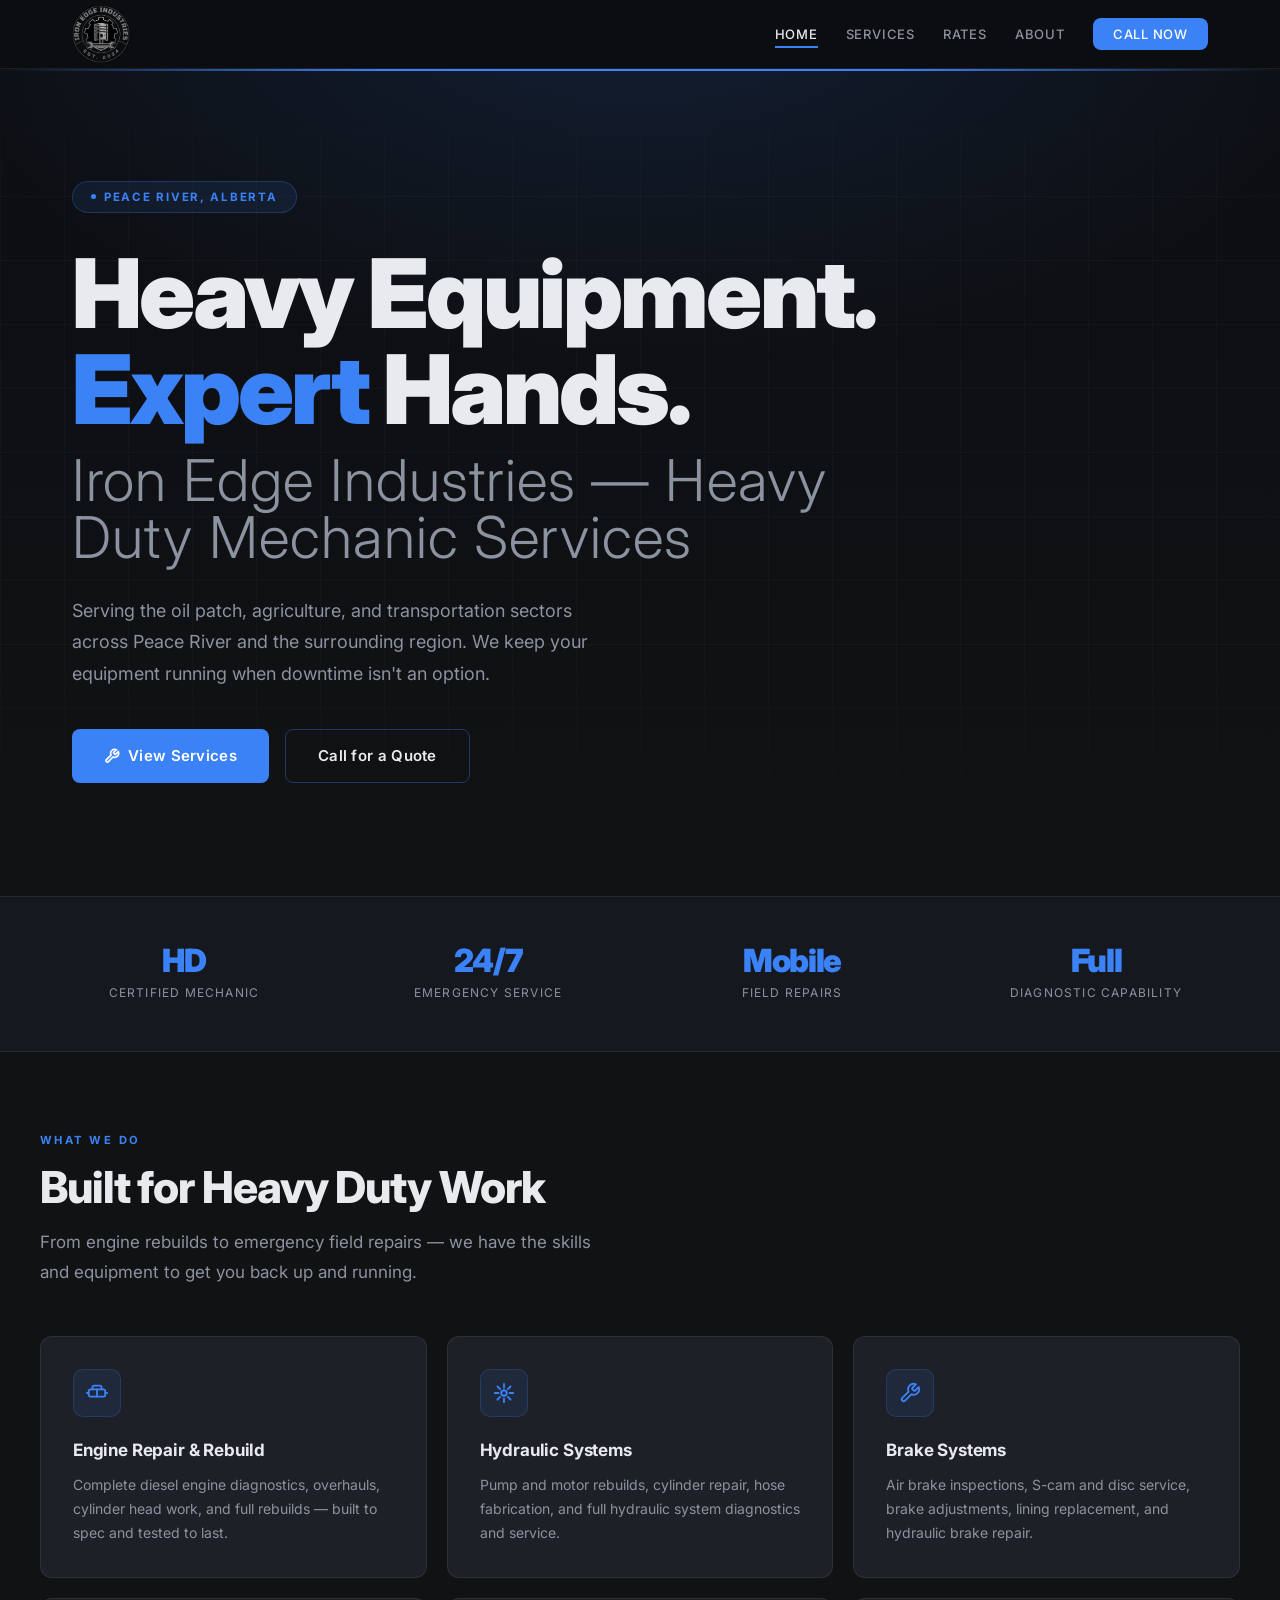
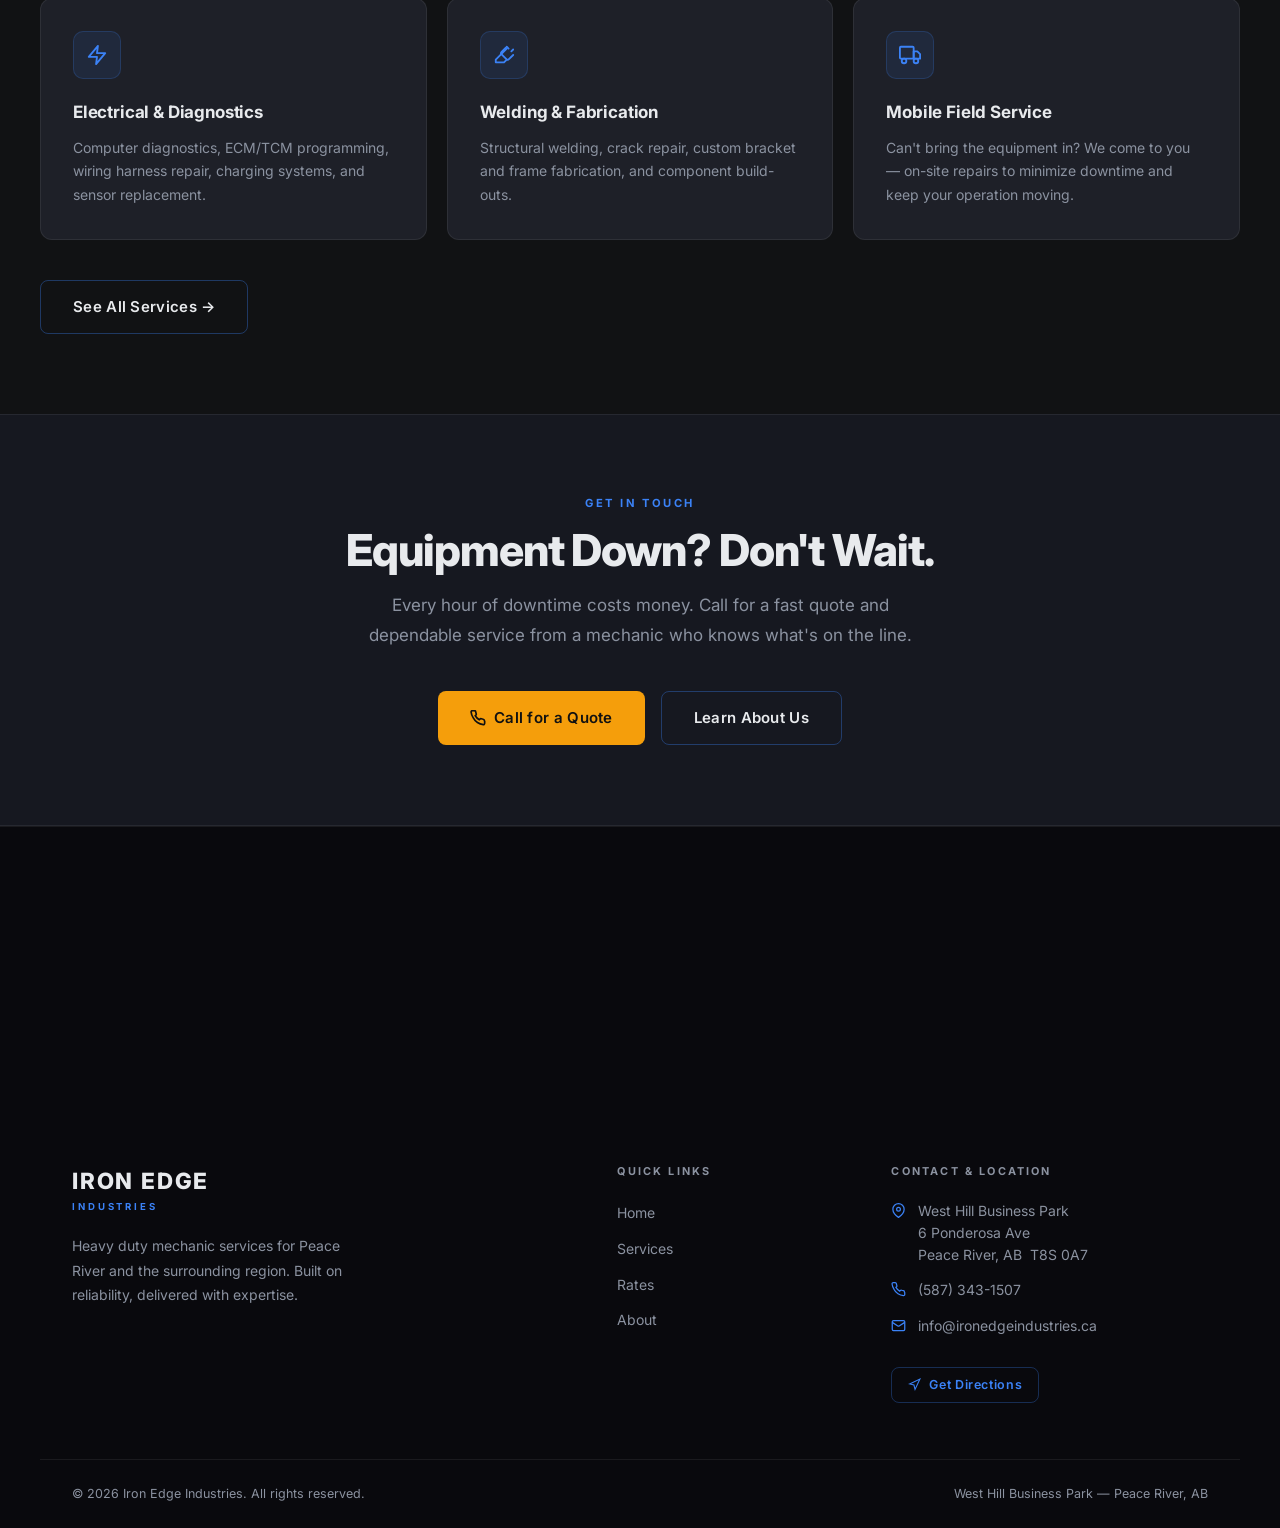
==== index.html @ cfa5812f "first commit" ====
<!DOCTYPE html>
<html lang="en">
<head>
  <meta charset="UTF-8">
  <meta name="viewport" content="width=device-width, initial-scale=1.0">
  <title>Iron Edge Industries — Heavy Duty Mechanic | Peace River, AB</title>
  <meta name="description" content="Iron Edge Industries provides expert heavy duty mechanic services in Peace River, Alberta. Engine rebuilds, hydraulics, welding, brake systems, and mobile field service.">
  <link rel="stylesheet" href="css/style.css">
  <link rel="icon" type="image/png" href="images/logo/iron-edge-logo-v2.png">
</head>
<body>

  <nav>
    <div class="nav-inner">
      <a href="index.html" class="nav-logo">
        <span class="logo-name"><img src="images/logo/iron-edge-logo-v2.png" alt="Iron Edge Industries"></span>
      </a>
      <ul class="nav-links">
        <li><a href="index.html">Home</a></li>
        <li><a href="services.html">Services</a></li>
        <li><a href="rates.html">Rates</a></li>
        <li><a href="about.html">About</a></li>
        <li><a href="tel:+15873431507" class="nav-cta">Call Now</a></li>
      </ul>
      <button class="hamburger" id="hamburger" aria-label="Toggle menu">
        <span></span><span></span><span></span>
      </button>
    </div>
    <div class="mobile-menu" id="mobile-menu">
      <a href="index.html">Home</a>
      <a href="services.html">Services</a>
      <a href="rates.html">Rates</a>
      <a href="about.html">About</a>
      <a href="tel:+15873431507">Call Now</a>
    </div>
  </nav>

  <main>

    <!-- HERO -->
    <div class="hero">
      <div class="hero-bg"></div>
      <div class="hero-grid"></div>
      <div class="hero-accent-line"></div>
      <div class="hero-content">
        <div class="hero-badge">Peace River, Alberta</div>
        <h1>
          Heavy Equipment.<br>
          <span class="accent">Expert</span> Hands.
          <span class="line2">Iron Edge Industries — Heavy Duty Mechanic Services</span>
        </h1>
        <p class="hero-desc">
          Serving the oil patch, agriculture, and transportation sectors across Peace River and the surrounding region. We keep your equipment running when downtime isn't an option.
        </p>
        <div class="hero-actions">
          <a href="services.html" class="btn btn-primary">
            <svg width="16" height="16" viewBox="0 0 24 24" fill="none" stroke="currentColor" stroke-width="2.5"><path d="M14.7 6.3a1 1 0 0 0 0 1.4l1.6 1.6a1 1 0 0 0 1.4 0l3.77-3.77a6 6 0 0 1-7.94 7.94l-6.91 6.91a2.12 2.12 0 0 1-3-3l6.91-6.91a6 6 0 0 1 7.94-7.94l-3.76 3.76z"/></svg>
            View Services
          </a>
          <a href="tel:+15873431507" class="btn btn-outline">Call for a Quote</a>
        </div>
      </div>
    </div>

    <!-- STAT BAR -->
    <div class="stat-bar">
      <div class="stat-grid">
        <div class="stat-item">
          <div class="stat-number">HD</div>
          <div class="stat-label">Certified Mechanic</div>
        </div>
        <div class="stat-item">
          <div class="stat-number">24/7</div>
          <div class="stat-label">Emergency Service</div>
        </div>
        <div class="stat-item">
          <div class="stat-number">Mobile</div>
          <div class="stat-label">Field Repairs</div>
        </div>
        <div class="stat-item">
          <div class="stat-number">Full</div>
          <div class="stat-label">Diagnostic Capability</div>
        </div>
      </div>
    </div>

    <!-- SERVICES PREVIEW -->
    <section>
      <div class="container">
        <span class="label">What We Do</span>
        <h2 class="section-title">Built for Heavy Duty Work</h2>
        <p class="section-desc">From engine rebuilds to emergency field repairs — we have the skills and equipment to get you back up and running.</p>

        <div class="services-grid">

          <div class="service-card">
            <div class="service-icon">
              <svg viewBox="0 0 24 24" fill="none" stroke="currentColor" stroke-width="2" stroke-linecap="round" stroke-linejoin="round">
                <rect x="3" y="8" width="18" height="8" rx="2"/><path d="M7 8V6a2 2 0 0 1 2-2h6a2 2 0 0 1 2 2v2"/><line x1="12" y1="8" x2="12" y2="16"/><line x1="3" y1="12" x2="1" y2="12"/><line x1="23" y1="12" x2="21" y2="12"/>
              </svg>
            </div>
            <h3>Engine Repair &amp; Rebuild</h3>
            <p>Complete diesel engine diagnostics, overhauls, cylinder head work, and full rebuilds — built to spec and tested to last.</p>
          </div>

          <div class="service-card">
            <div class="service-icon">
              <svg viewBox="0 0 24 24" fill="none" stroke="currentColor" stroke-width="2" stroke-linecap="round" stroke-linejoin="round">
                <circle cx="12" cy="12" r="3"/><path d="M12 2v4m0 12v4M4.93 4.93l2.83 2.83m8.48 8.48 2.83 2.83M2 12h4m12 0h4M4.93 19.07l2.83-2.83m8.48-8.48 2.83-2.83"/>
              </svg>
            </div>
            <h3>Hydraulic Systems</h3>
            <p>Pump and motor rebuilds, cylinder repair, hose fabrication, and full hydraulic system diagnostics and service.</p>
          </div>

          <div class="service-card">
            <div class="service-icon">
              <svg viewBox="0 0 24 24" fill="none" stroke="currentColor" stroke-width="2" stroke-linecap="round" stroke-linejoin="round">
                <path d="M14.7 6.3a1 1 0 0 0 0 1.4l1.6 1.6a1 1 0 0 0 1.4 0l3.77-3.77a6 6 0 0 1-7.94 7.94l-6.91 6.91a2.12 2.12 0 0 1-3-3l6.91-6.91a6 6 0 0 1 7.94-7.94l-3.76 3.76z"/>
              </svg>
            </div>
            <h3>Brake Systems</h3>
            <p>Air brake inspections, S-cam and disc service, brake adjustments, lining replacement, and hydraulic brake repair.</p>
          </div>

          <div class="service-card">
            <div class="service-icon">
              <svg viewBox="0 0 24 24" fill="none" stroke="currentColor" stroke-width="2" stroke-linecap="round" stroke-linejoin="round">
                <polygon points="13 2 3 14 12 14 11 22 21 10 12 10 13 2"/>
              </svg>
            </div>
            <h3>Electrical &amp; Diagnostics</h3>
            <p>Computer diagnostics, ECM/TCM programming, wiring harness repair, charging systems, and sensor replacement.</p>
          </div>

          <div class="service-card">
            <div class="service-icon">
              <svg viewBox="0 0 24 24" fill="none" stroke="currentColor" stroke-width="2" stroke-linecap="round" stroke-linejoin="round">
                <path d="m9 11-6 6v3h9l3-3"/><path d="m22 12-4.6 4.6a2 2 0 0 1-2.8 0l-5.2-5.2a2 2 0 0 1 0-2.8L14 4"/><path d="M15 5 9 11"/><path d="m20 8 2-2"/><path d="m15 3 2 2"/>
              </svg>
            </div>
            <h3>Welding &amp; Fabrication</h3>
            <p>Structural welding, crack repair, custom bracket and frame fabrication, and component build-outs.</p>
          </div>

          <div class="service-card">
            <div class="service-icon">
              <svg viewBox="0 0 24 24" fill="none" stroke="currentColor" stroke-width="2" stroke-linecap="round" stroke-linejoin="round">
                <rect x="1" y="3" width="15" height="13" rx="1"/><path d="M16 8h4l3 3v5h-7V8z"/><circle cx="5.5" cy="18.5" r="2.5"/><circle cx="18.5" cy="18.5" r="2.5"/>
              </svg>
            </div>
            <h3>Mobile Field Service</h3>
            <p>Can't bring the equipment in? We come to you — on-site repairs to minimize downtime and keep your operation moving.</p>
          </div>

        </div>

        <div style="margin-top: 2.5rem;">
          <a href="services.html" class="btn btn-outline">See All Services &rarr;</a>
        </div>
      </div>
    </section>

    <!-- CTA BAND -->
    <div class="cta-band">
      <div class="container">
        <span class="label">Get in Touch</span>
        <h2 class="section-title">Equipment Down? Don't Wait.</h2>
        <p class="section-desc">Every hour of downtime costs money. Call for a fast quote and dependable service from a mechanic who knows what's on the line.</p>
        <div class="cta-actions">
          <a href="tel:+15873431507" class="btn btn-amber">
            <svg width="16" height="16" viewBox="0 0 24 24" fill="none" stroke="currentColor" stroke-width="2.5"><path d="M22 16.92v3a2 2 0 0 1-2.18 2 19.79 19.79 0 0 1-8.63-3.07A19.5 19.5 0 0 1 4.7 11.5 19.79 19.79 0 0 1 1.61 2.84 2 2 0 0 1 3.6 1h3a2 2 0 0 1 2 1.72c.127.96.361 1.903.7 2.81a2 2 0 0 1-.45 2.11L7.91 8.57a16 16 0 0 0 6 6l.96-.96a2 2 0 0 1 2.11-.45c.907.339 1.85.573 2.81.7A2 2 0 0 1 21.5 16z"/></svg>
            Call for a Quote
          </a>
          <a href="about.html" class="btn btn-outline">Learn About Us</a>
        </div>
      </div>
    </div>

  </main>

  <footer>
    <div class="footer-map">
      <iframe
        src="https://maps.google.com/maps?q=6+Ponderosa+Ave,+Peace+River,+AB+T8S+0A7,+Canada&output=embed"
        title="Iron Edge Industries — 6 Ponderosa Ave, Peace River, AB"
        allowfullscreen
        loading="lazy">
      </iframe>
    </div>
    <div class="footer-main">
      <div class="footer-brand">
        <span class="f-logo-name">Iron Edge</span>
        <span class="f-logo-sub">Industries</span>
        <p>Heavy duty mechanic services for Peace River and the surrounding region. Built on reliability, delivered with expertise.</p>
      </div>
      <div class="footer-col">
        <h4>Quick Links</h4>
        <ul>
          <li><a href="index.html">Home</a></li>
          <li><a href="services.html">Services</a></li>
          <li><a href="rates.html">Rates</a></li>
          <li><a href="about.html">About</a></li>
        </ul>
      </div>
      <div class="footer-col">
        <h4>Contact &amp; Location</h4>
        <div class="contact-item">
          <svg width="15" height="15" viewBox="0 0 24 24" fill="none" stroke="currentColor" stroke-width="2"><path d="M21 10c0 7-9 13-9 13s-9-6-9-13a9 9 0 0 1 18 0z"/><circle cx="12" cy="10" r="3"/></svg>
          <span>West Hill Business Park<br>6 Ponderosa Ave<br>Peace River, AB&nbsp;&nbsp;T8S&nbsp;0A7</span>
        </div>
        <div class="contact-item">
          <svg width="15" height="15" viewBox="0 0 24 24" fill="none" stroke="currentColor" stroke-width="2"><path d="M22 16.92v3a2 2 0 0 1-2.18 2 19.79 19.79 0 0 1-8.63-3.07A19.5 19.5 0 0 1 4.7 11.5 19.79 19.79 0 0 1 1.61 2.84 2 2 0 0 1 3.6 1h3a2 2 0 0 1 2 1.72c.127.96.361 1.903.7 2.81a2 2 0 0 1-.45 2.11L7.91 8.57a16 16 0 0 0 6 6l.96-.96a2 2 0 0 1 2.11-.45c.907.339 1.85.573 2.81.7A2 2 0 0 1 21.5 16z"/></svg>
          <a href="tel:+15873431507">(587) 343-1507</a>
        </div>
        <div class="contact-item">
          <svg width="15" height="15" viewBox="0 0 24 24" fill="none" stroke="currentColor" stroke-width="2"><rect x="2" y="4" width="20" height="16" rx="2"/><path d="m22 7-8.97 5.7a1.94 1.94 0 0 1-2.06 0L2 7"/></svg>
          <a href="mailto:info@ironedgeindustries.ca">info@ironedgeindustries.ca</a>
        </div>
        <a href="https://www.google.com/maps/dir/?api=1&destination=6+Ponderosa+Ave,+Peace+River,+AB+T8S+0A7" target="_blank" rel="noopener" class="footer-dir-btn">
          <svg viewBox="0 0 24 24" fill="none" stroke="currentColor" stroke-width="2"><polygon points="3 11 22 2 13 21 11 13 3 11"/></svg>
          Get Directions
        </a>
      </div>
    </div>
    <div class="footer-bottom">
      <span>&copy; 2026 Iron Edge Industries. All rights reserved.</span>
      <span>West Hill Business Park &mdash; Peace River, AB</span>
    </div>
  </footer>

  <script src="js/main.js"></script>
</body>
</html>
---- css/style.css ----
@import url('https://fonts.googleapis.com/css2?family=Inter:wght@300;400;500;600;700;800;900&display=swap');

:root {
  --bg: #111214;
  --bg-elevated: #161820;
  --bg-card: #1e2028;
  --nav-bg: rgba(13, 14, 18, 0.96);
  --accent: #3b82f6;
  --accent-dark: #2563eb;
  --amber: #f59e0b;
  --amber-dark: #d97706;
  --text: #e8eaed;
  --text-muted: #8b92a0;
  --border: rgba(255, 255, 255, 0.07);
  --border-accent: rgba(59, 130, 246, 0.35);
  --radius: 8px;
  --ease: 0.2s ease;
}

*, *::before, *::after { margin: 0; padding: 0; box-sizing: border-box; }
html { scroll-behavior: smooth; }

body {
  font-family: 'Inter', system-ui, sans-serif;
  background: var(--bg);
  color: var(--text);
  line-height: 1.6;
  -webkit-font-smoothing: antialiased;
}

/* ── NAVIGATION ── */
nav {
  position: fixed;
  top: 0; left: 0; right: 0;
  z-index: 100;
  background: var(--nav-bg);
  backdrop-filter: blur(16px);
  border-bottom: 1px solid var(--border);
  transition: box-shadow 0.3s ease;
}

.nav-inner {
  max-width: 1200px;
  margin: 0 auto;
  padding: 0 2rem;
  height: 68px;
  display: flex;
  align-items: center;
  justify-content: space-between;
}

.nav-logo {
  display: flex;
  flex-direction: column;
  line-height: 1.1;
  text-decoration: none;
  gap: 1px;
}
.nav-logo .logo-name {
  font-size: 1.2rem;
  font-weight: 800;
  letter-spacing: 0.06em;
  color: var(--text);
  text-transform: uppercase;
  display: flex;
  align-items: center;
}
.nav-logo .logo-name img {
  height: 58px;
  width: auto;
  display: block;
  object-fit: contain;
}
.nav-logo .logo-sub {
  font-size: 0.58rem;
  font-weight: 600;
  letter-spacing: 0.3em;
  color: var(--accent);
  text-transform: uppercase;
}

.nav-links {
  display: flex;
  align-items: center;
  gap: 1.75rem;
  list-style: none;
}
.nav-links a {
  color: var(--text-muted);
  text-decoration: none;
  font-size: 0.8125rem;
  font-weight: 500;
  letter-spacing: 0.06em;
  text-transform: uppercase;
  transition: color var(--ease);
  padding: 4px 0;
  border-bottom: 2px solid transparent;
}
.nav-links a:hover { color: var(--text); }
.nav-links a.active {
  color: var(--text);
  border-bottom-color: var(--accent);
}
.nav-cta {
  background: var(--accent) !important;
  color: #fff !important;
  padding: 0.5rem 1.25rem !important;
  border-radius: var(--radius) !important;
  border-bottom: none !important;
  transition: background var(--ease) !important;
}
.nav-cta:hover { background: var(--accent-dark) !important; }

.hamburger {
  display: none;
  flex-direction: column;
  gap: 5px;
  cursor: pointer;
  background: none;
  border: none;
  padding: 4px;
}
.hamburger span {
  display: block;
  width: 24px;
  height: 2px;
  background: var(--text);
  border-radius: 2px;
  transition: all 0.3s ease;
}
.hamburger.open span:nth-child(1) { transform: translateY(7px) rotate(45deg); }
.hamburger.open span:nth-child(2) { opacity: 0; }
.hamburger.open span:nth-child(3) { transform: translateY(-7px) rotate(-45deg); }

.mobile-menu {
  display: none;
  flex-direction: column;
  background: var(--nav-bg);
  border-bottom: 1px solid var(--border);
  padding: 0.5rem 2rem 1rem;
}
.mobile-menu.open { display: flex; }
.mobile-menu a {
  color: var(--text-muted);
  text-decoration: none;
  font-size: 0.875rem;
  font-weight: 500;
  letter-spacing: 0.05em;
  text-transform: uppercase;
  padding: 0.75rem 0;
  border-bottom: 1px solid var(--border);
  transition: color var(--ease);
}
.mobile-menu a:last-child { border-bottom: none; }
.mobile-menu a:hover { color: var(--text); }

/* ── LAYOUT ── */
main { padding-top: 68px; }

.container {
  max-width: 1200px;
  margin: 0 auto;
}

section { padding: 5rem 2rem; }

/* ── BUTTONS ── */
.btn {
  display: inline-flex;
  align-items: center;
  gap: 0.5rem;
  padding: 0.875rem 2rem;
  border-radius: var(--radius);
  font-size: 0.9375rem;
  font-weight: 600;
  letter-spacing: 0.02em;
  text-decoration: none;
  border: none;
  cursor: pointer;
  transition: all var(--ease);
  white-space: nowrap;
}
.btn-primary { background: var(--accent); color: #fff; }
.btn-primary:hover { background: var(--accent-dark); transform: translateY(-2px); }
.btn-amber { background: var(--amber); color: #111; }
.btn-amber:hover { background: var(--amber-dark); transform: translateY(-2px); }
.btn-outline { background: transparent; color: var(--text); border: 1px solid var(--border-accent); }
.btn-outline:hover { border-color: var(--accent); color: var(--accent); transform: translateY(-2px); }
.btn-sm { padding: 0.55rem 1.1rem; font-size: 0.8125rem; }

/* ── SECTION LABELS ── */
.label {
  font-size: 0.7rem;
  font-weight: 700;
  letter-spacing: 0.22em;
  text-transform: uppercase;
  color: var(--accent);
  margin-bottom: 0.75rem;
  display: block;
}

h2.section-title {
  font-size: clamp(1.75rem, 4vw, 2.75rem);
  font-weight: 800;
  letter-spacing: -0.025em;
  line-height: 1.15;
  margin-bottom: 1rem;
}

.section-desc {
  color: var(--text-muted);
  font-size: 1.0625rem;
  line-height: 1.75;
  max-width: 560px;
  margin-bottom: 3rem;
}

.divider {
  width: 40px;
  height: 3px;
  background: var(--accent);
  border-radius: 2px;
  margin-bottom: 2rem;
}

/* ── HERO ── */
.hero {
  position: relative;
  min-height: 92vh;
  display: flex;
  align-items: center;
  overflow: hidden;
}

.hero-bg {
  position: absolute;
  inset: 0;
  background:
    radial-gradient(ellipse 90% 70% at 50% -10%, rgba(59,130,246,0.15) 0%, transparent 65%),
    linear-gradient(180deg, #0c0e12 0%, var(--bg) 100%);
}

.hero-grid {
  position: absolute;
  inset: 0;
  background-image:
    linear-gradient(rgba(255,255,255,0.025) 1px, transparent 1px),
    linear-gradient(90deg, rgba(255,255,255,0.025) 1px, transparent 1px);
  background-size: 64px 64px;
  mask-image: linear-gradient(to bottom, transparent 0%, black 15%, black 70%, transparent 100%);
}

.hero-accent-line {
  position: absolute;
  top: 0; left: 0; right: 0;
  height: 3px;
  background: linear-gradient(90deg, transparent, var(--accent) 30%, var(--accent) 70%, transparent);
}

.hero-content {
  position: relative;
  max-width: 1200px;
  margin: 0 auto;
  padding: 5rem 2rem;
  width: 100%;
}

.hero-badge {
  display: inline-flex;
  align-items: center;
  gap: 0.5rem;
  background: rgba(59,130,246,0.1);
  border: 1px solid rgba(59,130,246,0.25);
  border-radius: 100px;
  padding: 0.375rem 1.125rem;
  font-size: 0.72rem;
  font-weight: 700;
  letter-spacing: 0.15em;
  text-transform: uppercase;
  color: var(--accent);
  margin-bottom: 2rem;
}
.hero-badge::before {
  content: '';
  width: 5px; height: 5px;
  background: var(--accent);
  border-radius: 50%;
  animation: pulse 2s infinite;
}

@keyframes pulse {
  0%, 100% { opacity: 1; transform: scale(1); }
  50% { opacity: 0.5; transform: scale(1.5); }
}

.hero h1 {
  font-size: clamp(2.8rem, 8vw, 6rem);
  font-weight: 900;
  line-height: 1.0;
  letter-spacing: -0.03em;
  margin-bottom: 1.75rem;
  max-width: 820px;
}
.hero h1 .accent { color: var(--accent); }
.hero h1 .line2 { display: block; color: var(--text-muted); font-size: 0.6em; font-weight: 300; letter-spacing: 0.02em; margin-top: 0.25em; }

.hero-desc {
  font-size: 1.125rem;
  color: var(--text-muted);
  max-width: 520px;
  margin-bottom: 2.5rem;
  line-height: 1.75;
}

.hero-actions { display: flex; gap: 1rem; flex-wrap: wrap; }

/* ── STAT BAR ────────────────────────────────── */
.stat-bar {
  background: var(--bg-elevated);
  border-top: 1px solid var(--border);
  border-bottom: 1px solid var(--border);
  padding: 2.5rem 2rem;
}
.stat-grid {
  max-width: 1200px;
  margin: 0 auto;
  display: grid;
  grid-template-columns: repeat(4, 1fr);
  gap: 1rem;
  text-align: center;
}
.stat-item { padding: 0.5rem; }
.stat-number {
  font-size: 2rem;
  font-weight: 900;
  color: var(--accent);
  letter-spacing: -0.04em;
  line-height: 1;
}
.stat-label {
  font-size: 0.75rem;
  color: var(--text-muted);
  text-transform: uppercase;
  letter-spacing: 0.1em;
  margin-top: 0.4rem;
}

/* ── SERVICE CARDS ── */
.services-grid {
  display: grid;
  grid-template-columns: repeat(auto-fill, minmax(300px, 1fr));
  gap: 1.25rem;
}

.service-card {
  background: var(--bg-card);
  border: 1px solid var(--border);
  border-radius: 12px;
  padding: 2rem;
  transition: all 0.25s ease;
  position: relative;
  overflow: hidden;
}
.service-card::after {
  content: '';
  position: absolute;
  top: 0; left: 0; right: 0;
  height: 2px;
  background: linear-gradient(90deg, var(--accent), var(--accent-dark));
  transform: scaleX(0);
  transition: transform 0.25s ease;
  transform-origin: left;
}
.service-card:hover {
  border-color: var(--border-accent);
  transform: translateY(-4px);
  box-shadow: 0 12px 32px rgba(0,0,0,0.3);
}
.service-card:hover::after { transform: scaleX(1); }

.service-icon {
  width: 48px; height: 48px;
  background: rgba(59,130,246,0.1);
  border: 1px solid rgba(59,130,246,0.2);
  border-radius: 10px;
  display: flex;
  align-items: center;
  justify-content: center;
  margin-bottom: 1.25rem;
  color: var(--accent);
}
.service-icon svg { width: 22px; height: 22px; }

.service-card h3 {
  font-size: 1.0625rem;
  font-weight: 700;
  margin-bottom: 0.6rem;
  letter-spacing: -0.01em;
}
.service-card p {
  font-size: 0.875rem;
  color: var(--text-muted);
  line-height: 1.7;
}
.service-list {
  list-style: none;
  margin-top: 0.75rem;
  display: flex;
  flex-direction: column;
  gap: 0.35rem;
}
.service-list li {
  font-size: 0.8125rem;
  color: var(--text-muted);
  padding-left: 1rem;
  position: relative;
}
.service-list li::before {
  content: '—';
  position: absolute;
  left: 0;
  color: var(--accent);
  font-size: 0.7rem;
  line-height: 1.7;
}

/* ── CTA BAND ──*/
.cta-band {
  background: var(--bg-elevated);
  border-top: 1px solid var(--border);
  border-bottom: 1px solid var(--border);
  padding: 5rem 2rem;
  text-align: center;
}
.cta-band h2 { margin-bottom: 1rem; }
.cta-band .section-desc { margin: 0 auto 2.5rem; }
.cta-actions { display: flex; gap: 1rem; justify-content: center; flex-wrap: wrap; }

/* ── PAGE HERO (inner pages) ── */
.page-hero {
  background: var(--bg-elevated);
  border-bottom: 1px solid var(--border);
  padding: 5rem 2rem 4rem;
  position: relative;
  overflow: hidden;
}
.page-hero::before {
  content: '';
  position: absolute;
  inset: 0;
  background: radial-gradient(ellipse 50% 80% at 0% 50%, rgba(59,130,246,0.07) 0%, transparent 60%);
}
.page-hero-inner {
  position: relative;
}
.page-hero h1 {
  font-size: clamp(2rem, 5vw, 3.5rem);
  font-weight: 900;
  letter-spacing: -0.025em;
  margin-bottom: 1rem;
  margin-top: 0.75rem;
}
.page-hero p {
  color: var(--text-muted);
  font-size: 1.1rem;
  max-width: 560px;
  line-height: 1.7;
}

/* ── ABOUT ── */
.about-grid {
  display: grid;
  grid-template-columns: 5fr 7fr;
  gap: 4rem;
  align-items: start;
}

.about-photo-wrap {
  position: sticky;
  top: 88px;
}

.about-photo {
  aspect-ratio: 4/5;
  background: var(--bg-card);
  border: 1px solid var(--border);
  border-radius: 14px;
  display: flex;
  flex-direction: column;
  align-items: center;
  justify-content: center;
  gap: 0.75rem;
  color: var(--text-muted);
  font-size: 0.8125rem;
  letter-spacing: 0.05em;
  text-transform: uppercase;
  overflow: hidden;
}
.about-photo svg { color: var(--border-accent); }
.about-photo span { color: var(--text-muted); font-size: 0.75rem; }

.about-text h2 {
  font-size: clamp(1.5rem, 3vw, 2.25rem);
  font-weight: 800;
  letter-spacing: -0.02em;
  line-height: 1.2;
  margin-bottom: 1.5rem;
}
.about-text p {
  color: var(--text-muted);
  line-height: 1.85;
  margin-bottom: 1.25rem;
  font-size: 1rem;
}
.about-text p:last-of-type { margin-bottom: 0; }

.values-grid {
  display: grid;
  grid-template-columns: 1fr 1fr;
  gap: 1rem;
  margin-top: 2.5rem;
}
.value-item {
  background: var(--bg-card);
  border: 1px solid var(--border);
  border-radius: 10px;
  padding: 1.25rem 1.5rem;
}
.value-item h4 {
  font-size: 0.7rem;
  font-weight: 700;
  color: var(--accent);
  text-transform: uppercase;
  letter-spacing: 0.15em;
  margin-bottom: 0.4rem;
}
.value-item p {
  font-size: 0.8125rem;
  color: var(--text-muted);
  line-height: 1.6;
  margin: 0;
}

/* ── RATES ── */
.rates-grid {
  display: grid;
  grid-template-columns: repeat(auto-fit, minmax(280px, 1fr));
  gap: 1.5rem;
  margin-bottom: 3rem;
}
.rate-card {
  background: var(--bg-card);
  border: 1px solid var(--border);
  border-radius: 14px;
  padding: 2.5rem 2rem;
  display: flex;
  flex-direction: column;
  gap: 1rem;
  transition: all 0.2s ease;
}
.rate-card.featured {
  border-color: var(--accent);
  box-shadow: 0 0 0 1px rgba(59,130,246,0.15), 0 8px 32px rgba(59,130,246,0.08);
}
.rate-card:hover { transform: translateY(-3px); }
.rate-tag {
  font-size: 0.68rem;
  font-weight: 700;
  letter-spacing: 0.2em;
  text-transform: uppercase;
  color: var(--accent);
}
.rate-card h3 {
  font-size: 1.25rem;
  font-weight: 800;
  letter-spacing: -0.01em;
}
.rate-price-wrap { padding: 1rem 0; border-top: 1px solid var(--border); border-bottom: 1px solid var(--border); }
.rate-price {
  font-size: 3rem;
  font-weight: 900;
  letter-spacing: -0.04em;
  color: var(--accent);
  line-height: 1;
}
.rate-price-unit { font-size: 0.8rem; color: var(--text-muted); margin-top: 0.25rem; }
.rate-features {
  list-style: none;
  display: flex;
  flex-direction: column;
  gap: 0.625rem;
  flex: 1;
}
.rate-features li {
  font-size: 0.875rem;
  color: var(--text-muted);
  display: flex;
  align-items: flex-start;
  gap: 0.625rem;
  line-height: 1.5;
}
.rate-features li::before {
  content: '';
  display: inline-block;
  min-width: 14px; height: 14px;
  margin-top: 2px;
  background: rgba(59,130,246,0.12);
  border: 1px solid rgba(59,130,246,0.3);
  border-radius: 50%;
  background-image: url("data:image/svg+xml,%3Csvg xmlns='http://www.w3.org/2000/svg' width='8' height='8' viewBox='0 0 24 24' fill='none' stroke='%233b82f6' stroke-width='3'%3E%3Cpolyline points='20 6 9 17 4 12'/%3E%3C/svg%3E");
  background-position: center;
  background-repeat: no-repeat;
}

.notice-box {
  background: rgba(245,158,11,0.08);
  border: 1px solid rgba(245,158,11,0.22);
  border-radius: 10px;
  padding: 1.5rem 1.75rem;
  display: flex;
  gap: 1rem;
  align-items: flex-start;
}
.notice-box svg { min-width: 20px; color: var(--amber); margin-top: 2px; }
.notice-box p { font-size: 0.9375rem; color: var(--text-muted); line-height: 1.7; }
.notice-box strong { color: var(--amber); }

/* ── FOOTER ── */
footer { background: #09090d; border-top: 1px solid var(--border); }

.footer-map {
  width: 100%;
  height: 280px;
  display: block;
  overflow: hidden;
  position: relative;
}
.footer-map iframe {
  width: 100%; height: 100%;
  border: 0;
  display: block;
  filter: grayscale(20%) brightness(0.75) contrast(1.05);
}

.footer-main {
  max-width: 1200px;
  margin: 0 auto;
  padding: 3.5rem 2rem;
  display: grid;
  grid-template-columns: 2.2fr 1fr 1.4fr;
  gap: 3rem;
}

.footer-brand .f-logo-name {
  font-size: 1.4rem;
  font-weight: 800;
  letter-spacing: 0.08em;
  text-transform: uppercase;
  display: block;
}
.footer-brand .f-logo-sub {
  font-size: 0.6rem;
  font-weight: 700;
  letter-spacing: 0.3em;
  color: var(--accent);
  text-transform: uppercase;
  display: block;
  margin-bottom: 1.25rem;
}
.footer-brand p {
  font-size: 0.875rem;
  color: var(--text-muted);
  line-height: 1.75;
  max-width: 280px;
}

.footer-col h4 {
  font-size: 0.68rem;
  font-weight: 700;
  letter-spacing: 0.2em;
  text-transform: uppercase;
  color: var(--text-muted);
  margin-bottom: 1.25rem;
}
.footer-col ul { list-style: none; display: flex; flex-direction: column; gap: 0.625rem; }
.footer-col ul a {
  color: var(--text-muted);
  text-decoration: none;
  font-size: 0.875rem;
  transition: color var(--ease);
}
.footer-col ul a:hover { color: var(--text); }

.contact-item {
  display: flex;
  gap: 0.75rem;
  align-items: flex-start;
  margin-bottom: 0.875rem;
}
.contact-item svg { min-width: 15px; margin-top: 3px; color: var(--accent); }
.contact-item span, .contact-item a {
  font-size: 0.875rem;
  color: var(--text-muted);
  line-height: 1.55;
  text-decoration: none;
}
.contact-item a:hover { color: var(--accent); }

.footer-dir-btn {
  display: inline-flex;
  align-items: center;
  gap: 0.5rem;
  margin-top: 1rem;
  font-size: 0.78rem;
  font-weight: 600;
  letter-spacing: 0.05em;
  color: var(--accent);
  text-decoration: none;
  border: 1px solid rgba(59,130,246,0.3);
  border-radius: var(--radius);
  padding: 0.45rem 1rem;
  transition: all var(--ease);
}
.footer-dir-btn:hover {
  background: rgba(59,130,246,0.1);
  border-color: var(--accent);
}
.footer-dir-btn svg { width: 13px; height: 13px; }

.footer-bottom {
  border-top: 1px solid var(--border);
  padding: 1.5rem 2rem;
  max-width: 1200px;
  margin: 0 auto;
  display: flex;
  justify-content: space-between;
  align-items: center;
  font-size: 0.78125rem;
  color: var(--text-muted);
}

/* ── RESPONSIVE ── */
@media (max-width: 960px) {
  .about-grid { grid-template-columns: 1fr; }
  .about-photo-wrap { position: static; }
  .about-photo { aspect-ratio: 16/7; }
  .footer-main { grid-template-columns: 1fr 1fr; }
  .footer-brand { grid-column: 1 / -1; }
  .stat-grid { grid-template-columns: repeat(2, 1fr); }
}

@media (max-width: 640px) {
  .nav-links { display: none; }
  .hamburger { display: flex; }
  section { padding: 3.5rem 1.25rem; }
  .hero-content { padding: 4rem 1.25rem; }
  .page-hero { padding: 4rem 1.25rem 3rem; }
  .footer-main { grid-template-columns: 1fr; padding: 2.5rem 1.25rem; }
  .footer-bottom { flex-direction: column; gap: 0.5rem; text-align: center; }
  .values-grid { grid-template-columns: 1fr; }
  .stat-grid { grid-template-columns: repeat(2, 1fr); }
  .cta-band { padding: 3.5rem 1.25rem; }
}
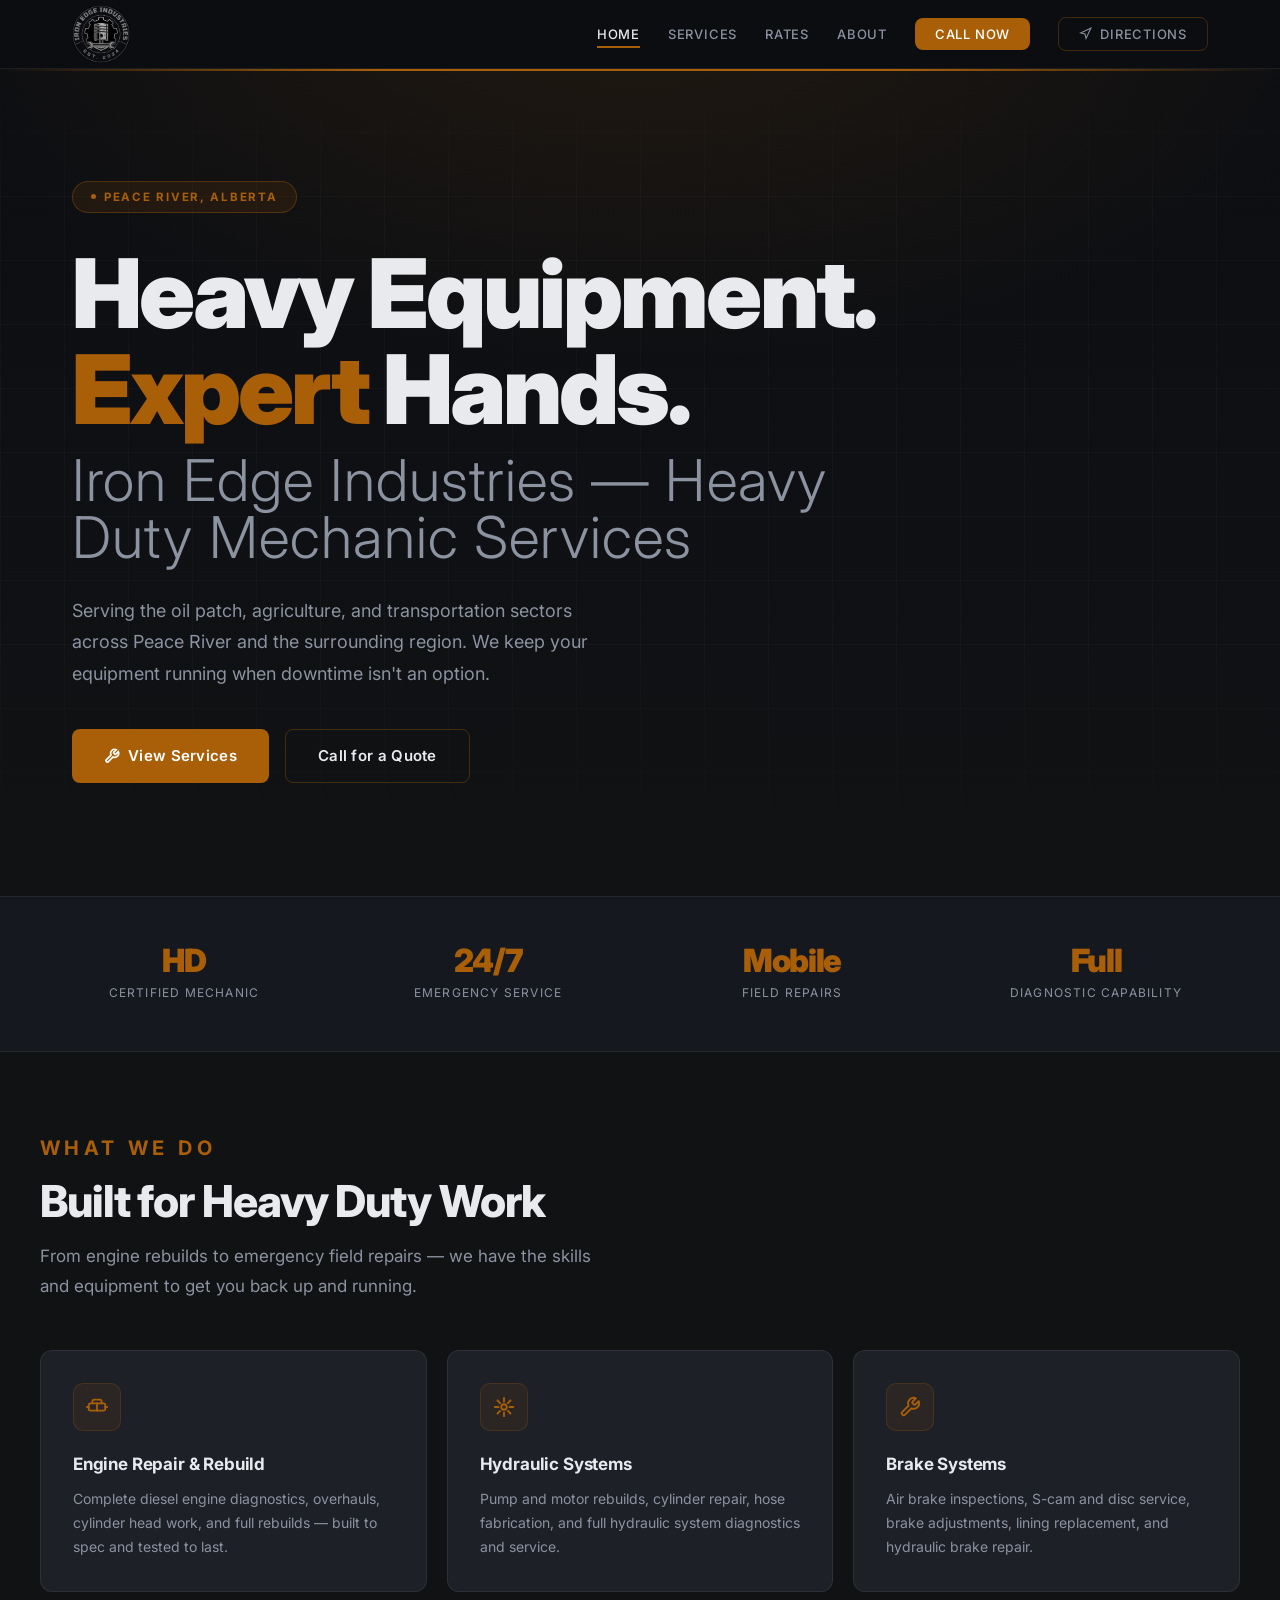
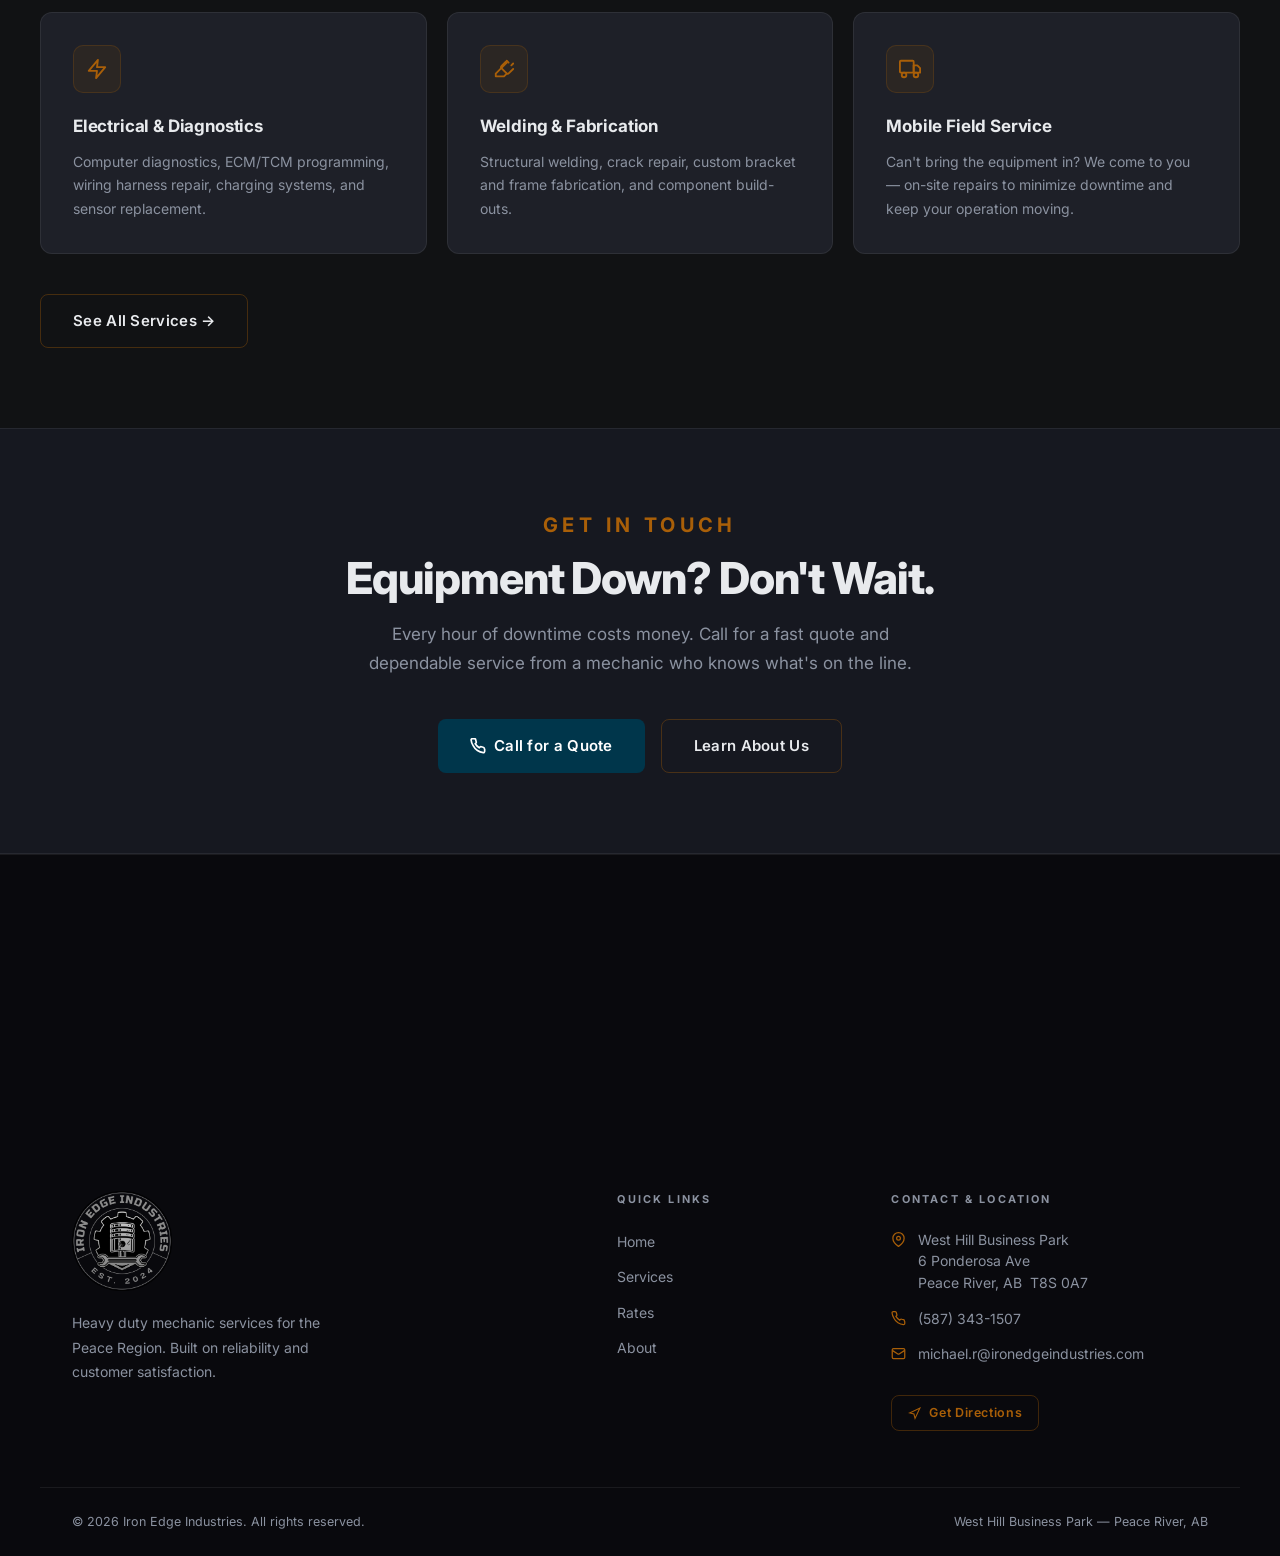
==== commit f37214fa: "Updated styling. added info" ====
--- a/index.html
+++ b/index.html
@@ -21,6 +21,9 @@
         <li><a href="rates.html">Rates</a></li>
         <li><a href="about.html">About</a></li>
         <li><a href="tel:+15873431507" class="nav-cta">Call Now</a></li>
+        <li><a href="https://www.google.com/maps/dir/?api=1&destination=6+Ponderosa+Ave,+Peace+River,+AB+T8S+0A7" target="_blank" rel="noopener" class="dir-cta">
+          <svg viewBox="0 0 24 24" fill="none" stroke="currentColor" stroke-width="2"><polygon points="3 11 22 2 13 21 11 13 3 11"/></svg>
+          Directions</a></li>
       </ul>
       <button class="hamburger" id="hamburger" aria-label="Toggle menu">
         <span></span><span></span><span></span>
@@ -32,8 +35,12 @@
       <a href="rates.html">Rates</a>
       <a href="about.html">About</a>
       <a href="tel:+15873431507">Call Now</a>
+      <a href="https://www.google.com/maps/dir/?api=1&destination=6+Ponderosa+Ave,+Peace+River,+AB+T8S+0A7" target="_blank" rel="noopener">
+          <svg viewBox="0 0 24 24" fill="none" stroke="currentColor" stroke-width="2"><polygon points="3 11 22 2 13 21 11 13 3 11"/></svg>
+          Directions</a>
     </div>
   </nav>
+  <!--EDIT----------------------------------------------->
 
   <main>
 
@@ -178,6 +185,7 @@
     </div>
 
   </main>
+  <!--EDIT------------------------------------------------->
 
   <footer>
     <div class="footer-map">
@@ -190,9 +198,8 @@
     </div>
     <div class="footer-main">
       <div class="footer-brand">
-        <span class="f-logo-name">Iron Edge</span>
-        <span class="f-logo-sub">Industries</span>
-        <p>Heavy duty mechanic services for Peace River and the surrounding region. Built on reliability, delivered with expertise.</p>
+        <span class="f-logo-name"><img src="images/logo/iron-edge-logo-v2.png" alt="Iron Edge Industries"></span>
+        <p>Heavy duty mechanic services for the Peace Region. Built on reliability and customer satisfaction.</p>
       </div>
       <div class="footer-col">
         <h4>Quick Links</h4>
@@ -215,7 +222,7 @@
         </div>
         <div class="contact-item">
           <svg width="15" height="15" viewBox="0 0 24 24" fill="none" stroke="currentColor" stroke-width="2"><rect x="2" y="4" width="20" height="16" rx="2"/><path d="m22 7-8.97 5.7a1.94 1.94 0 0 1-2.06 0L2 7"/></svg>
-          <a href="mailto:info@ironedgeindustries.ca">info@ironedgeindustries.ca</a>
+          <a href="mailto:michael.r@ironedgeindustries.com">michael.r@ironedgeindustries.com</a>
         </div>
         <a href="https://www.google.com/maps/dir/?api=1&destination=6+Ponderosa+Ave,+Peace+River,+AB+T8S+0A7" target="_blank" rel="noopener" class="footer-dir-btn">
           <svg viewBox="0 0 24 24" fill="none" stroke="currentColor" stroke-width="2"><polygon points="3 11 22 2 13 21 11 13 3 11"/></svg>
--- a/css/style.css
+++ b/css/style.css
@@ -5,14 +5,28 @@
   --bg-elevated: #161820;
   --bg-card: #1e2028;
   --nav-bg: rgba(13, 14, 18, 0.96);
-  --accent: #3b82f6;
-  --accent-dark: #2563eb;
-  --amber: #f59e0b;
-  --amber-dark: #d97706;
+
+  /* Brand colours */
+  --primary: #a95f08;
+  --primary-dark: #7d4506;
+  --primary-light: rgba(169, 95, 8, 0.12);
+  --primary-border: rgba(169, 95, 8, 0.35);
+
+  --secondary: #00364b;
+  --secondary-dark: #002538;
+  --secondary-light: rgba(0, 54, 75, 0.15);
+  --secondary-border: rgba(0, 54, 75, 0.5);
+
+  /* Aliases used throughout the file */
+  --accent: var(--primary);
+  --accent-dark: var(--primary-dark);
+  --amber: var(--secondary);
+  --amber-dark: var(--secondary-dark);
+
   --text: #e8eaed;
   --text-muted: #8b92a0;
   --border: rgba(255, 255, 255, 0.07);
-  --border-accent: rgba(59, 130, 246, 0.35);
+  --border-accent: var(--primary-border);
   --radius: 8px;
   --ease: 0.2s ease;
 }
@@ -75,7 +89,7 @@
   font-size: 0.58rem;
   font-weight: 600;
   letter-spacing: 0.3em;
-  color: var(--accent);
+  color: var(--primary);
   text-transform: uppercase;
 }
 
@@ -99,17 +113,33 @@
 .nav-links a:hover { color: var(--text); }
 .nav-links a.active {
   color: var(--text);
-  border-bottom-color: var(--accent);
+  border-bottom-color: var(--primary);
 }
 .nav-cta {
-  background: var(--accent) !important;
+  background: var(--primary) !important;
   color: #fff !important;
   padding: 0.5rem 1.25rem !important;
   border-radius: var(--radius) !important;
   border-bottom: none !important;
   transition: background var(--ease) !important;
 }
-.nav-cta:hover { background: var(--accent-dark) !important; }
+.nav-cta:hover { background: var(--primary-dark) !important; }
+.dir-cta {
+  display: inline-flex;
+  align-items: center;
+  gap: 0.5rem;
+  color: var(--primary);
+  border: 1px solid rgba(169,95,8,0.35)!important;
+  border-radius: var(--radius);
+  padding: calc(0.5rem - 2.5px) 1.25rem !important;
+  transition: all var(--ease);
+}
+.dir-cta:hover {
+  background: rgba(169,95,8,0.1);
+  border-color: var(--primary);
+}
+.dir-cta svg { width: 13px; height: 13px; }
+
 
 .hamburger {
   display: none;
@@ -180,21 +210,21 @@
   transition: all var(--ease);
   white-space: nowrap;
 }
-.btn-primary { background: var(--accent); color: #fff; }
-.btn-primary:hover { background: var(--accent-dark); transform: translateY(-2px); }
-.btn-amber { background: var(--amber); color: #111; }
-.btn-amber:hover { background: var(--amber-dark); transform: translateY(-2px); }
-.btn-outline { background: transparent; color: var(--text); border: 1px solid var(--border-accent); }
-.btn-outline:hover { border-color: var(--accent); color: var(--accent); transform: translateY(-2px); }
+.btn-primary { background: var(--primary); color: #fff; }
+.btn-primary:hover { background: var(--primary-dark); transform: translateY(-2px); }
+.btn-amber { background: var(--secondary); color: #fff; }
+.btn-amber:hover { background: var(--secondary-dark); transform: translateY(-2px); }
+.btn-outline { background: transparent; color: var(--text); border: 1px solid var(--primary-border); }
+.btn-outline:hover { border-color: var(--primary); color: var(--primary); transform: translateY(-2px); }
 .btn-sm { padding: 0.55rem 1.1rem; font-size: 0.8125rem; }
 
 /* ── SECTION LABELS ── */
 .label {
-  font-size: 0.7rem;
+  font-size: 1.25rem;
   font-weight: 700;
   letter-spacing: 0.22em;
   text-transform: uppercase;
-  color: var(--accent);
+  color: var(--primary);
   margin-bottom: 0.75rem;
   display: block;
 }
@@ -218,7 +248,7 @@
 .divider {
   width: 40px;
   height: 3px;
-  background: var(--accent);
+  background: var(--primary);
   border-radius: 2px;
   margin-bottom: 2rem;
 }
@@ -236,7 +266,7 @@
   position: absolute;
   inset: 0;
   background:
-    radial-gradient(ellipse 90% 70% at 50% -10%, rgba(59,130,246,0.15) 0%, transparent 65%),
+    radial-gradient(ellipse 90% 70% at 50% -10%, rgba(169,95,8,0.14) 0%, transparent 65%),
     linear-gradient(180deg, #0c0e12 0%, var(--bg) 100%);
 }
 
@@ -254,7 +284,7 @@
   position: absolute;
   top: 0; left: 0; right: 0;
   height: 3px;
-  background: linear-gradient(90deg, transparent, var(--accent) 30%, var(--accent) 70%, transparent);
+  background: linear-gradient(90deg, transparent, var(--primary) 30%, var(--primary) 70%, transparent);
 }
 
 .hero-content {
@@ -269,21 +299,21 @@
   display: inline-flex;
   align-items: center;
   gap: 0.5rem;
-  background: rgba(59,130,246,0.1);
-  border: 1px solid rgba(59,130,246,0.25);
+  background: rgba(169,95,8,0.12);
+  border: 1px solid rgba(169,95,8,0.35);
   border-radius: 100px;
   padding: 0.375rem 1.125rem;
   font-size: 0.72rem;
   font-weight: 700;
   letter-spacing: 0.15em;
   text-transform: uppercase;
-  color: var(--accent);
+  color: var(--primary);
   margin-bottom: 2rem;
 }
 .hero-badge::before {
   content: '';
   width: 5px; height: 5px;
-  background: var(--accent);
+  background: var(--primary);
   border-radius: 50%;
   animation: pulse 2s infinite;
 }
@@ -301,7 +331,7 @@
   margin-bottom: 1.75rem;
   max-width: 820px;
 }
-.hero h1 .accent { color: var(--accent); }
+.hero h1 .accent { color: var(--primary); }
 .hero h1 .line2 { display: block; color: var(--text-muted); font-size: 0.6em; font-weight: 300; letter-spacing: 0.02em; margin-top: 0.25em; }
 
 .hero-desc {
@@ -314,7 +344,7 @@
 
 .hero-actions { display: flex; gap: 1rem; flex-wrap: wrap; }
 
-/* ── STAT BAR ────────────────────────────────── */
+/* ── STAT BAR ── */
 .stat-bar {
   background: var(--bg-elevated);
   border-top: 1px solid var(--border);
@@ -333,7 +363,7 @@
 .stat-number {
   font-size: 2rem;
   font-weight: 900;
-  color: var(--accent);
+  color: var(--primary);
   letter-spacing: -0.04em;
   line-height: 1;
 }
@@ -366,13 +396,13 @@
   position: absolute;
   top: 0; left: 0; right: 0;
   height: 2px;
-  background: linear-gradient(90deg, var(--accent), var(--accent-dark));
+  background: linear-gradient(90deg, var(--primary), var(--primary-dark));
   transform: scaleX(0);
   transition: transform 0.25s ease;
   transform-origin: left;
 }
 .service-card:hover {
-  border-color: var(--border-accent);
+  border-color: var(--primary-border);
   transform: translateY(-4px);
   box-shadow: 0 12px 32px rgba(0,0,0,0.3);
 }
@@ -380,14 +410,14 @@
 
 .service-icon {
   width: 48px; height: 48px;
-  background: rgba(59,130,246,0.1);
-  border: 1px solid rgba(59,130,246,0.2);
+  background: rgba(169,95,8,0.1);
+  border: 1px solid rgba(169,95,8,0.22);
   border-radius: 10px;
   display: flex;
   align-items: center;
   justify-content: center;
   margin-bottom: 1.25rem;
-  color: var(--accent);
+  color: var(--primary);
 }
 .service-icon svg { width: 22px; height: 22px; }
 
@@ -419,12 +449,12 @@
   content: '—';
   position: absolute;
   left: 0;
-  color: var(--accent);
+  color: var(--primary);
   font-size: 0.7rem;
   line-height: 1.7;
 }
 
-/* ── CTA BAND ──*/
+/* ── CTA BAND ── */
 .cta-band {
   background: var(--bg-elevated);
   border-top: 1px solid var(--border);
@@ -448,7 +478,7 @@
   content: '';
   position: absolute;
   inset: 0;
-  background: radial-gradient(ellipse 50% 80% at 0% 50%, rgba(59,130,246,0.07) 0%, transparent 60%);
+  background: radial-gradient(ellipse 50% 80% at 0% 50%, rgba(0,54,75,0.18) 0%, transparent 60%);
 }
 .page-hero-inner {
   position: relative;
@@ -496,7 +526,7 @@
   text-transform: uppercase;
   overflow: hidden;
 }
-.about-photo svg { color: var(--border-accent); }
+.about-photo svg { color: var(--primary-border); }
 .about-photo span { color: var(--text-muted); font-size: 0.75rem; }
 
 .about-text h2 {
@@ -529,7 +559,7 @@
 .value-item h4 {
   font-size: 0.7rem;
   font-weight: 700;
-  color: var(--accent);
+  color: var(--primary);
   text-transform: uppercase;
   letter-spacing: 0.15em;
   margin-bottom: 0.4rem;
@@ -559,8 +589,8 @@
   transition: all 0.2s ease;
 }
 .rate-card.featured {
-  border-color: var(--accent);
-  box-shadow: 0 0 0 1px rgba(59,130,246,0.15), 0 8px 32px rgba(59,130,246,0.08);
+  border-color: var(--primary);
+  box-shadow: 0 0 0 1px rgba(169,95,8,0.15), 0 8px 32px rgba(169,95,8,0.08);
 }
 .rate-card:hover { transform: translateY(-3px); }
 .rate-tag {
@@ -568,7 +598,7 @@
   font-weight: 700;
   letter-spacing: 0.2em;
   text-transform: uppercase;
-  color: var(--accent);
+  color: var(--primary);
 }
 .rate-card h3 {
   font-size: 1.25rem;
@@ -580,7 +610,7 @@
   font-size: 3rem;
   font-weight: 900;
   letter-spacing: -0.04em;
-  color: var(--accent);
+  color: var(--primary);
   line-height: 1;
 }
 .rate-price-unit { font-size: 0.8rem; color: var(--text-muted); margin-top: 0.25rem; }
@@ -604,26 +634,26 @@
   display: inline-block;
   min-width: 14px; height: 14px;
   margin-top: 2px;
-  background: rgba(59,130,246,0.12);
-  border: 1px solid rgba(59,130,246,0.3);
+  background: rgba(169,95,8,0.12);
+  border: 1px solid rgba(169,95,8,0.3);
   border-radius: 50%;
-  background-image: url("data:image/svg+xml,%3Csvg xmlns='http://www.w3.org/2000/svg' width='8' height='8' viewBox='0 0 24 24' fill='none' stroke='%233b82f6' stroke-width='3'%3E%3Cpolyline points='20 6 9 17 4 12'/%3E%3C/svg%3E");
+  background-image: url("data:image/svg+xml,%3Csvg xmlns='http://www.w3.org/2000/svg' width='8' height='8' viewBox='0 0 24 24' fill='none' stroke='%23a95f08' stroke-width='3'%3E%3Cpolyline points='20 6 9 17 4 12'/%3E%3C/svg%3E");
   background-position: center;
   background-repeat: no-repeat;
 }
 
 .notice-box {
-  background: rgba(245,158,11,0.08);
-  border: 1px solid rgba(245,158,11,0.22);
+  background: rgba(0,54,75,0.12);
+  border: 1px solid rgba(0,54,75,0.35);
   border-radius: 10px;
   padding: 1.5rem 1.75rem;
   display: flex;
   gap: 1rem;
   align-items: flex-start;
 }
-.notice-box svg { min-width: 20px; color: var(--amber); margin-top: 2px; }
+.notice-box svg { min-width: 20px; color: var(--primary); margin-top: 2px; }
 .notice-box p { font-size: 0.9375rem; color: var(--text-muted); line-height: 1.7; }
-.notice-box strong { color: var(--amber); }
+.notice-box strong { color: var(--primary); }
 
 /* ── FOOTER ── */
 footer { background: #09090d; border-top: 1px solid var(--border); }
@@ -652,20 +682,14 @@
 }
 
 .footer-brand .f-logo-name {
-  font-size: 1.4rem;
-  font-weight: 800;
-  letter-spacing: 0.08em;
-  text-transform: uppercase;
-  display: block;
-}
-.footer-brand .f-logo-sub {
-  font-size: 0.6rem;
-  font-weight: 700;
-  letter-spacing: 0.3em;
-  color: var(--accent);
-  text-transform: uppercase;
   display: block;
   margin-bottom: 1.25rem;
+}
+.footer-brand .f-logo-name img {
+  height: 100px;
+  width: auto;
+  display: block;
+  object-fit: contain;
 }
 .footer-brand p {
   font-size: 0.875rem;
@@ -697,14 +721,14 @@
   align-items: flex-start;
   margin-bottom: 0.875rem;
 }
-.contact-item svg { min-width: 15px; margin-top: 3px; color: var(--accent); }
+.contact-item svg { min-width: 15px; margin-top: 3px; color: var(--primary); }
 .contact-item span, .contact-item a {
   font-size: 0.875rem;
   color: var(--text-muted);
   line-height: 1.55;
   text-decoration: none;
 }
-.contact-item a:hover { color: var(--accent); }
+.contact-item a:hover { color: var(--primary); }
 
 .footer-dir-btn {
   display: inline-flex;
@@ -714,16 +738,16 @@
   font-size: 0.78rem;
   font-weight: 600;
   letter-spacing: 0.05em;
-  color: var(--accent);
+  color: var(--primary);
   text-decoration: none;
-  border: 1px solid rgba(59,130,246,0.3);
+  border: 1px solid rgba(169,95,8,0.35);
   border-radius: var(--radius);
   padding: 0.45rem 1rem;
   transition: all var(--ease);
 }
 .footer-dir-btn:hover {
-  background: rgba(59,130,246,0.1);
-  border-color: var(--accent);
+  background: rgba(169,95,8,0.1);
+  border-color: var(--primary);
 }
 .footer-dir-btn svg { width: 13px; height: 13px; }
 
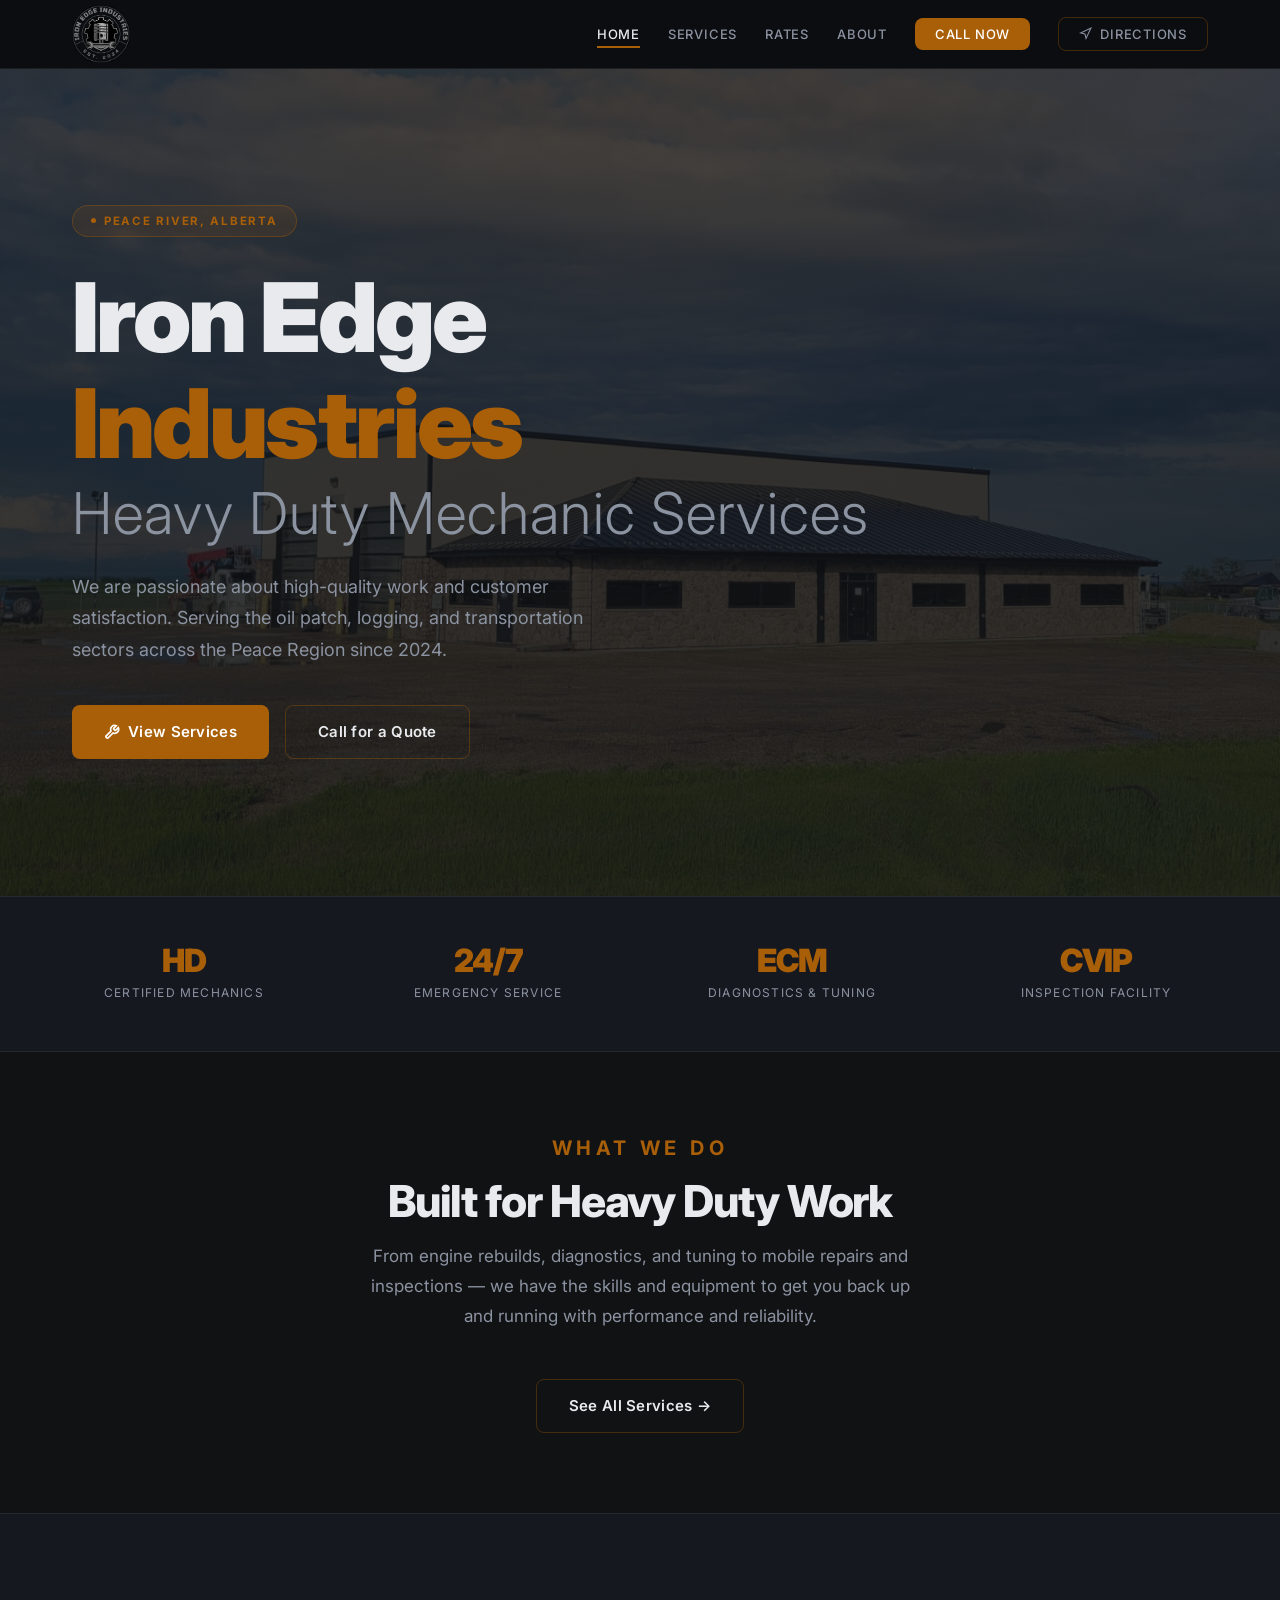
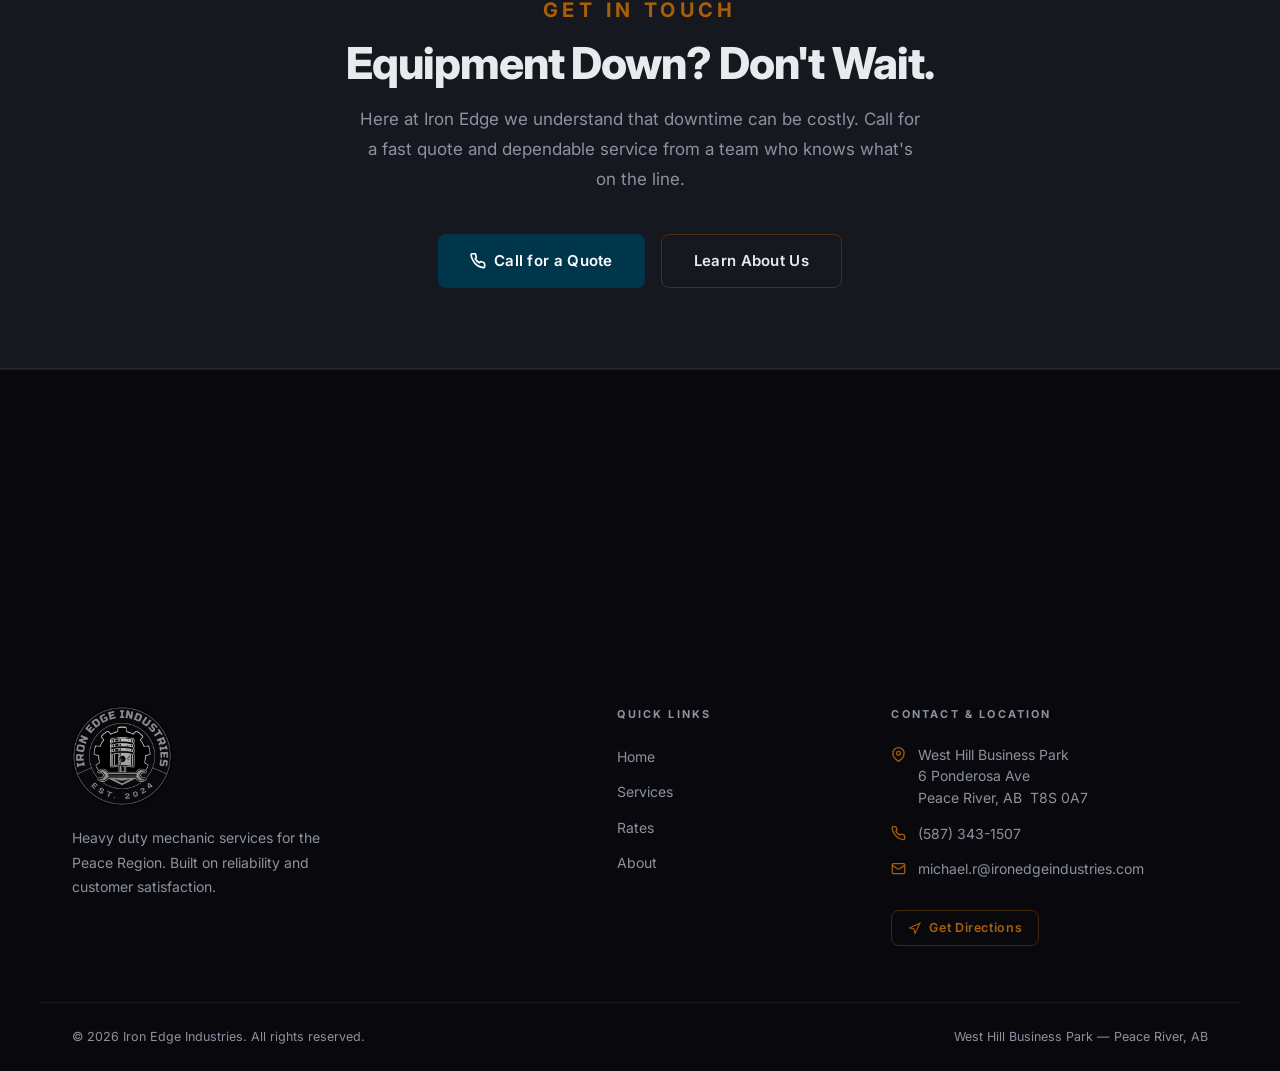
==== commit fe9cf2ab: "Finished pages minus about" ====
--- a/index.html
+++ b/index.html
@@ -1,19 +1,22 @@
 <!DOCTYPE html>
 <html lang="en">
+
 <head>
   <meta charset="UTF-8">
   <meta name="viewport" content="width=device-width, initial-scale=1.0">
   <title>Iron Edge Industries — Heavy Duty Mechanic | Peace River, AB</title>
-  <meta name="description" content="Iron Edge Industries provides expert heavy duty mechanic services in Peace River, Alberta. Engine rebuilds, hydraulics, welding, brake systems, and mobile field service.">
+  <meta name="description"
+    content="Iron Edge Industries provides expert heavy duty mechanic services in Peace River, Alberta. Engine rebuilds, hydraulics, welding, brake systems, and mobile field service.">
   <link rel="stylesheet" href="css/style.css">
   <link rel="icon" type="image/png" href="images/logo/iron-edge-logo-v2.png">
 </head>
+
 <body>
 
   <nav>
     <div class="nav-inner">
       <a href="index.html" class="nav-logo">
-        <span class="logo-name"><img src="images/logo/iron-edge-logo-v2.png" alt="Iron Edge Industries"></span>
+        <span class="logo-name"><img src="images/logo/iron-edge-logo-v2.png" alt="Iron Edge Industries Logo" title="Iron Edge Industries"></span>
       </a>
       <ul class="nav-links">
         <li><a href="index.html">Home</a></li>
@@ -21,9 +24,12 @@
         <li><a href="rates.html">Rates</a></li>
         <li><a href="about.html">About</a></li>
         <li><a href="tel:+15873431507" class="nav-cta">Call Now</a></li>
-        <li><a href="https://www.google.com/maps/dir/?api=1&destination=6+Ponderosa+Ave,+Peace+River,+AB+T8S+0A7" target="_blank" rel="noopener" class="dir-cta">
-          <svg viewBox="0 0 24 24" fill="none" stroke="currentColor" stroke-width="2"><polygon points="3 11 22 2 13 21 11 13 3 11"/></svg>
-          Directions</a></li>
+        <li><a href="https://www.google.com/maps/dir/?api=1&destination=6+Ponderosa+Ave,+Peace+River,+AB+T8S+0A7"
+            target="_blank" rel="noopener" class="dir-cta">
+            <svg viewBox="0 0 24 24" fill="none" stroke="currentColor" stroke-width="2">
+              <polygon points="3 11 22 2 13 21 11 13 3 11" />
+            </svg>
+            Directions</a></li>
       </ul>
       <button class="hamburger" id="hamburger" aria-label="Toggle menu">
         <span></span><span></span><span></span>
@@ -35,12 +41,15 @@
       <a href="rates.html">Rates</a>
       <a href="about.html">About</a>
       <a href="tel:+15873431507">Call Now</a>
-      <a href="https://www.google.com/maps/dir/?api=1&destination=6+Ponderosa+Ave,+Peace+River,+AB+T8S+0A7" target="_blank" rel="noopener">
-          <svg viewBox="0 0 24 24" fill="none" stroke="currentColor" stroke-width="2"><polygon points="3 11 22 2 13 21 11 13 3 11"/></svg>
-          Directions</a>
+      <a href="https://www.google.com/maps/dir/?api=1&destination=6+Ponderosa+Ave,+Peace+River,+AB+T8S+0A7"
+        target="_blank" rel="noopener">
+        <svg viewBox="0 0 24 24" fill="none" stroke="currentColor" stroke-width="2">
+          <polygon points="3 11 22 2 13 21 11 13 3 11" />
+        </svg>
+        Directions</a>
     </div>
   </nav>
-  <!--EDIT----------------------------------------------->
+  
 
   <main>
 
@@ -48,20 +57,24 @@
     <div class="hero">
       <div class="hero-bg"></div>
       <div class="hero-grid"></div>
-      <div class="hero-accent-line"></div>
       <div class="hero-content">
         <div class="hero-badge">Peace River, Alberta</div>
         <h1>
-          Heavy Equipment.<br>
-          <span class="accent">Expert</span> Hands.
-          <span class="line2">Iron Edge Industries — Heavy Duty Mechanic Services</span>
+          Iron Edge<br>
+          <span class="accent">Industries</span>
+          <span class="line2"> Heavy Duty Mechanic Services</span>
         </h1>
         <p class="hero-desc">
-          Serving the oil patch, agriculture, and transportation sectors across Peace River and the surrounding region. We keep your equipment running when downtime isn't an option.
+          We are passionate about high-quality work and customer satisfaction. Serving the oil patch, logging, and transportation sectors across the Peace Region since 2024.
+          <!--Serving the oil patch, agriculture, and transportation sectors across Peace River and the surrounding region.
+          We keep your equipment running when downtime isn't an option.-->
         </p>
         <div class="hero-actions">
           <a href="services.html" class="btn btn-primary">
-            <svg width="16" height="16" viewBox="0 0 24 24" fill="none" stroke="currentColor" stroke-width="2.5"><path d="M14.7 6.3a1 1 0 0 0 0 1.4l1.6 1.6a1 1 0 0 0 1.4 0l3.77-3.77a6 6 0 0 1-7.94 7.94l-6.91 6.91a2.12 2.12 0 0 1-3-3l6.91-6.91a6 6 0 0 1 7.94-7.94l-3.76 3.76z"/></svg>
+            <svg width="16" height="16" viewBox="0 0 24 24" fill="none" stroke="currentColor" stroke-width="2.5">
+              <path
+                d="M14.7 6.3a1 1 0 0 0 0 1.4l1.6 1.6a1 1 0 0 0 1.4 0l3.77-3.77a6 6 0 0 1-7.94 7.94l-6.91 6.91a2.12 2.12 0 0 1-3-3l6.91-6.91a6 6 0 0 1 7.94-7.94l-3.76 3.76z" />
+            </svg>
             View Services
           </a>
           <a href="tel:+15873431507" class="btn btn-outline">Call for a Quote</a>
@@ -74,76 +87,98 @@
       <div class="stat-grid">
         <div class="stat-item">
           <div class="stat-number">HD</div>
-          <div class="stat-label">Certified Mechanic</div>
+          <div class="stat-label">Certified Mechanics</div>
         </div>
         <div class="stat-item">
           <div class="stat-number">24/7</div>
           <div class="stat-label">Emergency Service</div>
         </div>
         <div class="stat-item">
-          <div class="stat-number">Mobile</div>
-          <div class="stat-label">Field Repairs</div>
-        </div>
-        <div class="stat-item">
-          <div class="stat-number">Full</div>
-          <div class="stat-label">Diagnostic Capability</div>
+          <div class="stat-number">ECM</div>
+          <div class="stat-label">Diagnostics & Tuning</div>
+        </div>
+        <div class="stat-item">
+          <div class="stat-number">CVIP</div>
+          <div class="stat-label">Inspection Facility</div>
         </div>
       </div>
     </div>
 
     <!-- SERVICES PREVIEW -->
     <section>
-      <div class="container">
+      <div class="container" style="text-align: center;">
         <span class="label">What We Do</span>
         <h2 class="section-title">Built for Heavy Duty Work</h2>
-        <p class="section-desc">From engine rebuilds to emergency field repairs — we have the skills and equipment to get you back up and running.</p>
-
-        <div class="services-grid">
-
-          <div class="service-card">
-            <div class="service-icon">
-              <svg viewBox="0 0 24 24" fill="none" stroke="currentColor" stroke-width="2" stroke-linecap="round" stroke-linejoin="round">
-                <rect x="3" y="8" width="18" height="8" rx="2"/><path d="M7 8V6a2 2 0 0 1 2-2h6a2 2 0 0 1 2 2v2"/><line x1="12" y1="8" x2="12" y2="16"/><line x1="3" y1="12" x2="1" y2="12"/><line x1="23" y1="12" x2="21" y2="12"/>
+        <p class="section-desc" style="margin: 0 auto 3rem;">From engine rebuilds, diagnostics, and tuning to mobile repairs and inspections — we have the skills and equipment to
+          get you back up and running with performance and reliability.</p>
+
+
+        <!--<div class="services-grid">
+
+          <div class="service-card">
+            <div class="service-icon">
+              <svg viewBox="0 0 24 24" fill="none" stroke="currentColor" stroke-width="2" stroke-linecap="round"
+                stroke-linejoin="round">
+                <rect x="3" y="8" width="18" height="8" rx="2" />
+                <path d="M7 8V6a2 2 0 0 1 2-2h6a2 2 0 0 1 2 2v2" />
+                <line x1="12" y1="8" x2="12" y2="16" />
+                <line x1="3" y1="12" x2="1" y2="12" />
+                <line x1="23" y1="12" x2="21" y2="12" />
               </svg>
             </div>
             <h3>Engine Repair &amp; Rebuild</h3>
-            <p>Complete diesel engine diagnostics, overhauls, cylinder head work, and full rebuilds — built to spec and tested to last.</p>
-          </div>
-
-          <div class="service-card">
-            <div class="service-icon">
-              <svg viewBox="0 0 24 24" fill="none" stroke="currentColor" stroke-width="2" stroke-linecap="round" stroke-linejoin="round">
-                <circle cx="12" cy="12" r="3"/><path d="M12 2v4m0 12v4M4.93 4.93l2.83 2.83m8.48 8.48 2.83 2.83M2 12h4m12 0h4M4.93 19.07l2.83-2.83m8.48-8.48 2.83-2.83"/>
+            <p>Complete diesel engine diagnostics, overhauls, cylinder head work, and full rebuilds — built to spec and
+              tested to last.</p>
+          </div>
+
+          <div class="service-card">
+            <div class="service-icon">
+              <svg viewBox="0 0 24 24" fill="none" stroke="currentColor" stroke-width="2" stroke-linecap="round"
+                stroke-linejoin="round">
+                <circle cx="12" cy="12" r="3" />
+                <path
+                  d="M12 2v4m0 12v4M4.93 4.93l2.83 2.83m8.48 8.48 2.83 2.83M2 12h4m12 0h4M4.93 19.07l2.83-2.83m8.48-8.48 2.83-2.83" />
               </svg>
             </div>
             <h3>Hydraulic Systems</h3>
-            <p>Pump and motor rebuilds, cylinder repair, hose fabrication, and full hydraulic system diagnostics and service.</p>
-          </div>
-
-          <div class="service-card">
-            <div class="service-icon">
-              <svg viewBox="0 0 24 24" fill="none" stroke="currentColor" stroke-width="2" stroke-linecap="round" stroke-linejoin="round">
-                <path d="M14.7 6.3a1 1 0 0 0 0 1.4l1.6 1.6a1 1 0 0 0 1.4 0l3.77-3.77a6 6 0 0 1-7.94 7.94l-6.91 6.91a2.12 2.12 0 0 1-3-3l6.91-6.91a6 6 0 0 1 7.94-7.94l-3.76 3.76z"/>
+            <p>Pump and motor rebuilds, cylinder repair, hose fabrication, and full hydraulic system diagnostics and
+              service.</p>
+          </div>
+
+          <div class="service-card">
+            <div class="service-icon">
+              <svg viewBox="0 0 24 24" fill="none" stroke="currentColor" stroke-width="2" stroke-linecap="round"
+                stroke-linejoin="round">
+                <path
+                  d="M14.7 6.3a1 1 0 0 0 0 1.4l1.6 1.6a1 1 0 0 0 1.4 0l3.77-3.77a6 6 0 0 1-7.94 7.94l-6.91 6.91a2.12 2.12 0 0 1-3-3l6.91-6.91a6 6 0 0 1 7.94-7.94l-3.76 3.76z" />
               </svg>
             </div>
             <h3>Brake Systems</h3>
-            <p>Air brake inspections, S-cam and disc service, brake adjustments, lining replacement, and hydraulic brake repair.</p>
-          </div>
-
-          <div class="service-card">
-            <div class="service-icon">
-              <svg viewBox="0 0 24 24" fill="none" stroke="currentColor" stroke-width="2" stroke-linecap="round" stroke-linejoin="round">
-                <polygon points="13 2 3 14 12 14 11 22 21 10 12 10 13 2"/>
+            <p>Air brake inspections, S-cam and disc service, brake adjustments, lining replacement, and hydraulic brake
+              repair.</p>
+          </div>
+
+          <div class="service-card">
+            <div class="service-icon">
+              <svg viewBox="0 0 24 24" fill="none" stroke="currentColor" stroke-width="2" stroke-linecap="round"
+                stroke-linejoin="round">
+                <polygon points="13 2 3 14 12 14 11 22 21 10 12 10 13 2" />
               </svg>
             </div>
             <h3>Electrical &amp; Diagnostics</h3>
-            <p>Computer diagnostics, ECM/TCM programming, wiring harness repair, charging systems, and sensor replacement.</p>
-          </div>
-
-          <div class="service-card">
-            <div class="service-icon">
-              <svg viewBox="0 0 24 24" fill="none" stroke="currentColor" stroke-width="2" stroke-linecap="round" stroke-linejoin="round">
-                <path d="m9 11-6 6v3h9l3-3"/><path d="m22 12-4.6 4.6a2 2 0 0 1-2.8 0l-5.2-5.2a2 2 0 0 1 0-2.8L14 4"/><path d="M15 5 9 11"/><path d="m20 8 2-2"/><path d="m15 3 2 2"/>
+            <p>Computer diagnostics, ECM/TCM programming, wiring harness repair, charging systems, and sensor
+              replacement.</p>
+          </div>
+
+          <div class="service-card">
+            <div class="service-icon">
+              <svg viewBox="0 0 24 24" fill="none" stroke="currentColor" stroke-width="2" stroke-linecap="round"
+                stroke-linejoin="round">
+                <path d="m9 11-6 6v3h9l3-3" />
+                <path d="m22 12-4.6 4.6a2 2 0 0 1-2.8 0l-5.2-5.2a2 2 0 0 1 0-2.8L14 4" />
+                <path d="M15 5 9 11" />
+                <path d="m20 8 2-2" />
+                <path d="m15 3 2 2" />
               </svg>
             </div>
             <h3>Welding &amp; Fabrication</h3>
@@ -152,15 +187,20 @@
 
           <div class="service-card">
             <div class="service-icon">
-              <svg viewBox="0 0 24 24" fill="none" stroke="currentColor" stroke-width="2" stroke-linecap="round" stroke-linejoin="round">
-                <rect x="1" y="3" width="15" height="13" rx="1"/><path d="M16 8h4l3 3v5h-7V8z"/><circle cx="5.5" cy="18.5" r="2.5"/><circle cx="18.5" cy="18.5" r="2.5"/>
+              <svg viewBox="0 0 24 24" fill="none" stroke="currentColor" stroke-width="2" stroke-linecap="round"
+                stroke-linejoin="round">
+                <rect x="1" y="3" width="15" height="13" rx="1" />
+                <path d="M16 8h4l3 3v5h-7V8z" />
+                <circle cx="5.5" cy="18.5" r="2.5" />
+                <circle cx="18.5" cy="18.5" r="2.5" />
               </svg>
             </div>
             <h3>Mobile Field Service</h3>
-            <p>Can't bring the equipment in? We come to you — on-site repairs to minimize downtime and keep your operation moving.</p>
-          </div>
-
-        </div>
+            <p>Can't bring the equipment in? We come to you — on-site repairs to minimize downtime and keep your
+              operation moving.</p>
+          </div>
+
+        </div>-->
 
         <div style="margin-top: 2.5rem;">
           <a href="services.html" class="btn btn-outline">See All Services &rarr;</a>
@@ -173,10 +213,14 @@
       <div class="container">
         <span class="label">Get in Touch</span>
         <h2 class="section-title">Equipment Down? Don't Wait.</h2>
-        <p class="section-desc">Every hour of downtime costs money. Call for a fast quote and dependable service from a mechanic who knows what's on the line.</p>
+        <p class="section-desc">Here at Iron Edge we understand that downtime can be costly. Call for a fast quote and dependable service from a
+          team who knows what's on the line.</p>
         <div class="cta-actions">
           <a href="tel:+15873431507" class="btn btn-amber">
-            <svg width="16" height="16" viewBox="0 0 24 24" fill="none" stroke="currentColor" stroke-width="2.5"><path d="M22 16.92v3a2 2 0 0 1-2.18 2 19.79 19.79 0 0 1-8.63-3.07A19.5 19.5 0 0 1 4.7 11.5 19.79 19.79 0 0 1 1.61 2.84 2 2 0 0 1 3.6 1h3a2 2 0 0 1 2 1.72c.127.96.361 1.903.7 2.81a2 2 0 0 1-.45 2.11L7.91 8.57a16 16 0 0 0 6 6l.96-.96a2 2 0 0 1 2.11-.45c.907.339 1.85.573 2.81.7A2 2 0 0 1 21.5 16z"/></svg>
+            <svg width="16" height="16" viewBox="0 0 24 24" fill="none" stroke="currentColor" stroke-width="2.5">
+              <path
+                d="M22 16.92v3a2 2 0 0 1-2.18 2 19.79 19.79 0 0 1-8.63-3.07A19.5 19.5 0 0 1 4.7 11.5 19.79 19.79 0 0 1 1.61 2.84 2 2 0 0 1 3.6 1h3a2 2 0 0 1 2 1.72c.127.96.361 1.903.7 2.81a2 2 0 0 1-.45 2.11L7.91 8.57a16 16 0 0 0 6 6l.96-.96a2 2 0 0 1 2.11-.45c.907.339 1.85.573 2.81.7A2 2 0 0 1 21.5 16z" />
+            </svg>
             Call for a Quote
           </a>
           <a href="about.html" class="btn btn-outline">Learn About Us</a>
@@ -185,20 +229,16 @@
     </div>
 
   </main>
-  <!--EDIT------------------------------------------------->
 
   <footer>
     <div class="footer-map">
-      <iframe
-        src="https://maps.google.com/maps?q=6+Ponderosa+Ave,+Peace+River,+AB+T8S+0A7,+Canada&output=embed"
-        title="Iron Edge Industries — 6 Ponderosa Ave, Peace River, AB"
-        allowfullscreen
-        loading="lazy">
+      <iframe src="https://maps.google.com/maps?q=6+Ponderosa+Ave,+Peace+River,+AB+T8S+0A7,+Canada&output=embed"
+        title="Iron Edge Industries — 6 Ponderosa Ave, Peace River, AB" allowfullscreen loading="lazy">
       </iframe>
     </div>
     <div class="footer-main">
       <div class="footer-brand">
-        <span class="f-logo-name"><img src="images/logo/iron-edge-logo-v2.png" alt="Iron Edge Industries"></span>
+        <span class="f-logo-name"><img src="images/logo/iron-edge-logo-v2.png" alt="Iron Edge Industries Logo" title="Iron Edge Industries"></span>
         <p>Heavy duty mechanic services for the Peace Region. Built on reliability and customer satisfaction.</p>
       </div>
       <div class="footer-col">
@@ -213,19 +253,31 @@
       <div class="footer-col">
         <h4>Contact &amp; Location</h4>
         <div class="contact-item">
-          <svg width="15" height="15" viewBox="0 0 24 24" fill="none" stroke="currentColor" stroke-width="2"><path d="M21 10c0 7-9 13-9 13s-9-6-9-13a9 9 0 0 1 18 0z"/><circle cx="12" cy="10" r="3"/></svg>
+          <svg width="15" height="15" viewBox="0 0 24 24" fill="none" stroke="currentColor" stroke-width="2">
+            <path d="M21 10c0 7-9 13-9 13s-9-6-9-13a9 9 0 0 1 18 0z" />
+            <circle cx="12" cy="10" r="3" />
+          </svg>
           <span>West Hill Business Park<br>6 Ponderosa Ave<br>Peace River, AB&nbsp;&nbsp;T8S&nbsp;0A7</span>
         </div>
         <div class="contact-item">
-          <svg width="15" height="15" viewBox="0 0 24 24" fill="none" stroke="currentColor" stroke-width="2"><path d="M22 16.92v3a2 2 0 0 1-2.18 2 19.79 19.79 0 0 1-8.63-3.07A19.5 19.5 0 0 1 4.7 11.5 19.79 19.79 0 0 1 1.61 2.84 2 2 0 0 1 3.6 1h3a2 2 0 0 1 2 1.72c.127.96.361 1.903.7 2.81a2 2 0 0 1-.45 2.11L7.91 8.57a16 16 0 0 0 6 6l.96-.96a2 2 0 0 1 2.11-.45c.907.339 1.85.573 2.81.7A2 2 0 0 1 21.5 16z"/></svg>
+          <svg width="15" height="15" viewBox="0 0 24 24" fill="none" stroke="currentColor" stroke-width="2">
+            <path
+              d="M22 16.92v3a2 2 0 0 1-2.18 2 19.79 19.79 0 0 1-8.63-3.07A19.5 19.5 0 0 1 4.7 11.5 19.79 19.79 0 0 1 1.61 2.84 2 2 0 0 1 3.6 1h3a2 2 0 0 1 2 1.72c.127.96.361 1.903.7 2.81a2 2 0 0 1-.45 2.11L7.91 8.57a16 16 0 0 0 6 6l.96-.96a2 2 0 0 1 2.11-.45c.907.339 1.85.573 2.81.7A2 2 0 0 1 21.5 16z" />
+          </svg>
           <a href="tel:+15873431507">(587) 343-1507</a>
         </div>
         <div class="contact-item">
-          <svg width="15" height="15" viewBox="0 0 24 24" fill="none" stroke="currentColor" stroke-width="2"><rect x="2" y="4" width="20" height="16" rx="2"/><path d="m22 7-8.97 5.7a1.94 1.94 0 0 1-2.06 0L2 7"/></svg>
+          <svg width="15" height="15" viewBox="0 0 24 24" fill="none" stroke="currentColor" stroke-width="2">
+            <rect x="2" y="4" width="20" height="16" rx="2" />
+            <path d="m22 7-8.97 5.7a1.94 1.94 0 0 1-2.06 0L2 7" />
+          </svg>
           <a href="mailto:michael.r@ironedgeindustries.com">michael.r@ironedgeindustries.com</a>
         </div>
-        <a href="https://www.google.com/maps/dir/?api=1&destination=6+Ponderosa+Ave,+Peace+River,+AB+T8S+0A7" target="_blank" rel="noopener" class="footer-dir-btn">
-          <svg viewBox="0 0 24 24" fill="none" stroke="currentColor" stroke-width="2"><polygon points="3 11 22 2 13 21 11 13 3 11"/></svg>
+        <a href="https://www.google.com/maps/dir/?api=1&destination=6+Ponderosa+Ave,+Peace+River,+AB+T8S+0A7"
+          target="_blank" rel="noopener" class="footer-dir-btn">
+          <svg viewBox="0 0 24 24" fill="none" stroke="currentColor" stroke-width="2">
+            <polygon points="3 11 22 2 13 21 11 13 3 11" />
+          </svg>
           Get Directions
         </a>
       </div>
@@ -238,4 +290,5 @@
 
   <script src="js/main.js"></script>
 </body>
-</html>
+
+</html>
--- a/css/style.css
+++ b/css/style.css
@@ -192,7 +192,7 @@
   margin: 0 auto;
 }
 
-section { padding: 5rem 2rem; }
+section { padding: 5rem 2rem;}
 
 /* ── BUTTONS ── */
 .btn {
@@ -266,26 +266,12 @@
   position: absolute;
   inset: 0;
   background:
-    radial-gradient(ellipse 90% 70% at 50% -10%, rgba(169,95,8,0.14) 0%, transparent 65%),
-    linear-gradient(180deg, #0c0e12 0%, var(--bg) 100%);
-}
-
-.hero-grid {
-  position: absolute;
-  inset: 0;
-  background-image:
-    linear-gradient(rgba(255,255,255,0.025) 1px, transparent 1px),
-    linear-gradient(90deg, rgba(255,255,255,0.025) 1px, transparent 1px);
-  background-size: 64px 64px;
-  mask-image: linear-gradient(to bottom, transparent 0%, black 15%, black 70%, transparent 100%);
-}
-
-.hero-accent-line {
-  position: absolute;
-  top: 0; left: 0; right: 0;
-  height: 3px;
-  background: linear-gradient(90deg, transparent, var(--primary) 30%, var(--primary) 70%, transparent);
-}
+    radial-gradient(ellipse 90% 70% at 50% -10%, rgba(169,95,8,0.18) 0%, transparent 65%),
+    linear-gradient(180deg, rgba(12,14,18,0.78) 0%, rgba(17,18,20,0.88) 100%),
+    url('../images/gallery/home-background.jpeg') center / cover no-repeat;
+}
+
+.hero-grid { display: none; }
 
 .hero-content {
   position: relative;
@@ -331,7 +317,7 @@
   margin-bottom: 1.75rem;
   max-width: 820px;
 }
-.hero h1 .accent { color: var(--primary); }
+.hero h1 .accent { color: var(--primary); display: inline-block; margin-top: 10px; }
 .hero h1 .line2 { display: block; color: var(--text-muted); font-size: 0.6em; font-weight: 300; letter-spacing: 0.02em; margin-top: 0.25em; }
 
 .hero-desc {
@@ -469,7 +455,8 @@
 /* ── PAGE HERO (inner pages) ── */
 .page-hero {
   background: var(--bg-elevated);
-  border-bottom: 1px solid var(--border);
+  /*border-bottom: 1px solid var(--border);*/
+  
   padding: 5rem 2rem 4rem;
   position: relative;
   overflow: hidden;
@@ -588,10 +575,6 @@
   gap: 1rem;
   transition: all 0.2s ease;
 }
-.rate-card.featured {
-  border-color: var(--primary);
-  box-shadow: 0 0 0 1px rgba(169,95,8,0.15), 0 8px 32px rgba(169,95,8,0.08);
-}
 .rate-card:hover { transform: translateY(-3px); }
 .rate-tag {
   font-size: 0.68rem;
@@ -614,6 +597,7 @@
   line-height: 1;
 }
 .rate-price-unit { font-size: 0.8rem; color: var(--text-muted); margin-top: 0.25rem; }
+.rate-price-unit1 {height: 1.45rem;}
 .rate-features {
   list-style: none;
   display: flex;
@@ -655,6 +639,74 @@
 .notice-box p { font-size: 0.9375rem; color: var(--text-muted); line-height: 1.7; }
 .notice-box strong { color: var(--primary); }
 
+.disclaimer {
+  margin-top: 1.5rem;
+  padding: 0.875rem 0.25rem;
+  border-top: 1px solid var(--border);
+  color: var(--text-muted);
+  font-size: 0.8rem;
+  line-height: 1.85;
+}
+
+.cvip-table {
+  background: var(--bg-elevated);
+  border: 1px solid var(--border);
+  border-radius: 12px;
+  overflow: hidden;
+}
+.cvip-header {
+  display: grid;
+  grid-template-columns: 1fr 100px 100px;
+  padding: 0.65rem 1.75rem;
+  border-bottom: 1px solid var(--border);
+  background: rgba(255,255,255,0.015);
+}
+.cvip-col-label {
+  font-size: 0.7rem;
+  font-weight: 700;
+  text-transform: uppercase;
+  letter-spacing: 0.12em;
+  color: var(--text-muted);
+  text-align: right;
+}
+.cvip-row {
+  display: grid;
+  grid-template-columns: 1fr 100px 100px;
+  align-items: center;
+  padding: 1.1rem 1.75rem;
+  border-bottom: 1px solid var(--border);
+  transition: background var(--ease);
+}
+.cvip-row:last-child { border-bottom: none; }
+.cvip-row:hover { background: rgba(255,255,255,0.025); }
+.cvip-vehicle {
+  font-weight: 600;
+  font-size: 0.9375rem;
+  display: flex;
+  flex-direction: column;
+  gap: 0.2rem;
+}
+.cvip-sub {
+  font-size: 0.8rem;
+  color: var(--text-muted);
+  font-weight: 400;
+}
+.cvip-price {
+  font-size: 1.35rem;
+  font-weight: 800;
+  color: var(--primary);
+  letter-spacing: -0.02em;
+  text-align: right;
+}
+.cvip-price-flat {
+  grid-column: 2 / span 2;
+  font-size: 1.35rem;
+  font-weight: 800;
+  color: var(--primary);
+  letter-spacing: -0.02em;
+  text-align: right;
+}
+
 /* ── FOOTER ── */
 footer { background: #09090d; border-top: 1px solid var(--border); }
 
